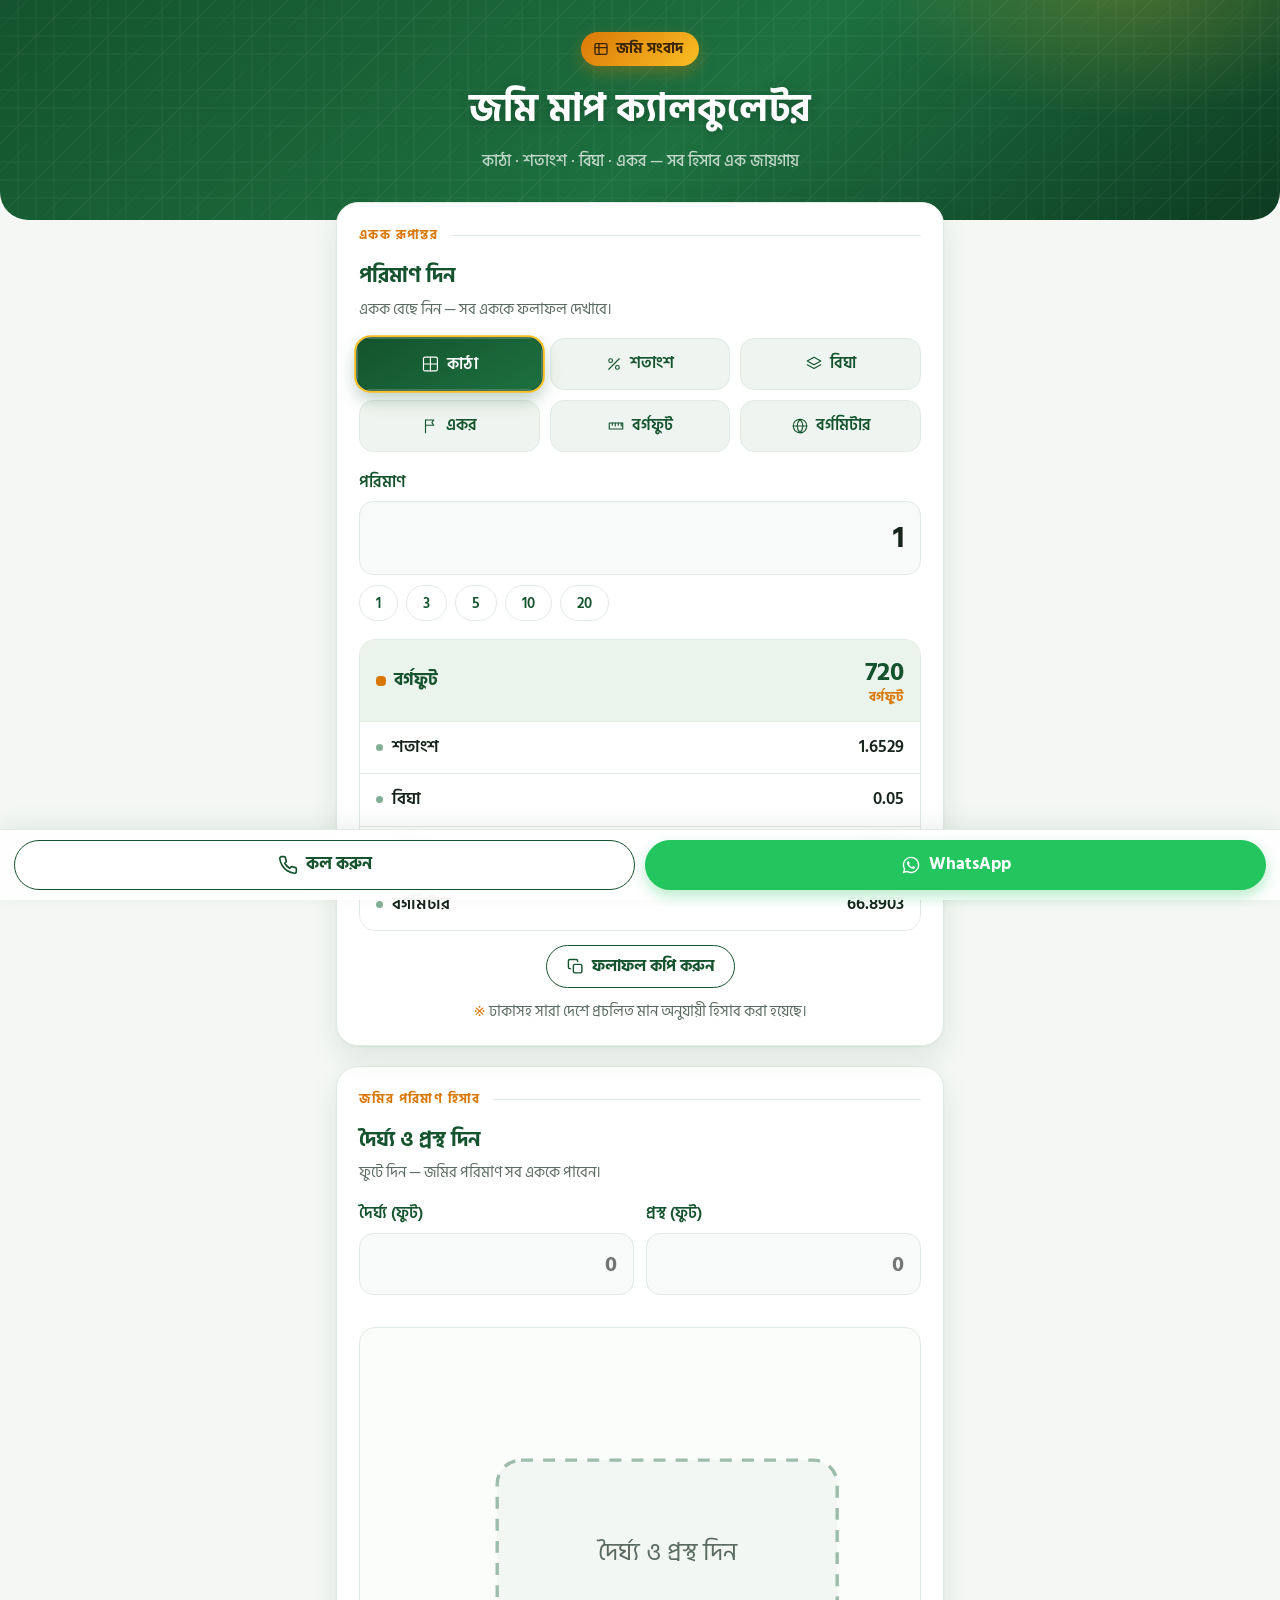
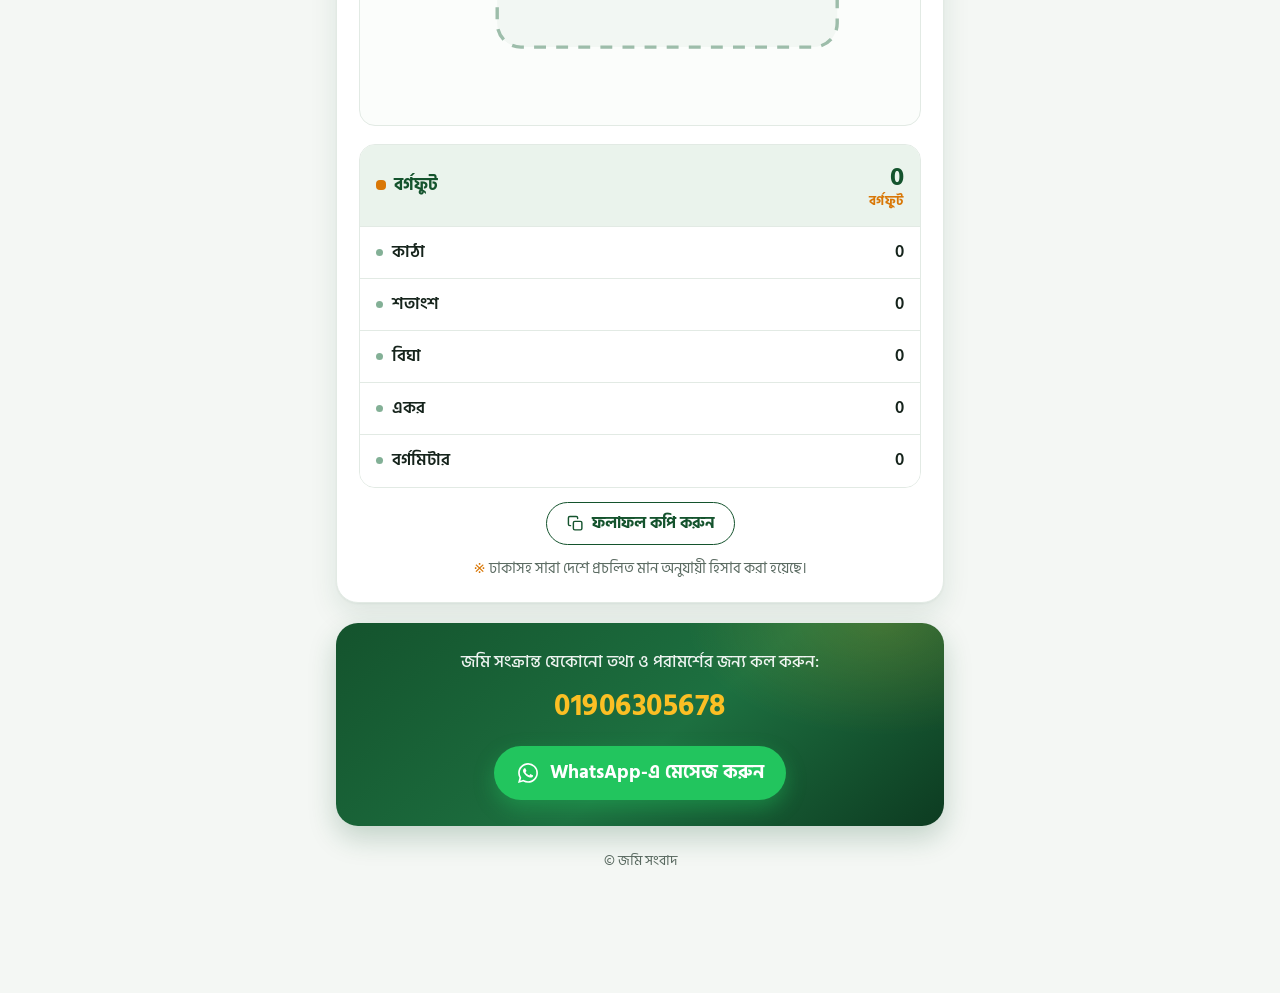
==== jomi-map-calculator/index.html @ 29633d7e "Publish জমি মাপ ক্যালকুলেটর (first release)" ====
<!DOCTYPE html>
<html lang="bn">
<head>
<meta charset="UTF-8">
<meta name="viewport" content="width=device-width, initial-scale=1.0">
<title>জমি মাপ ক্যালকুলেটর — জমি সংবাদ</title>
<meta name="description" content="জমি মাপ ক্যালকুলেটর — কাঠা, শতাংশ, বিঘা, একর, বর্গফুট ও বর্গমিটারে জমির পরিমাণ হিসাব করুন।">
<link rel="preconnect" href="https://fonts.googleapis.com">
<link rel="preconnect" href="https://fonts.gstatic.com" crossorigin>
<link href="https://fonts.googleapis.com/css2?family=Hind+Siliguri:wght@400;500;600;700&display=swap" rel="stylesheet">
<style>
  :root {
    --green: #14532d;
    --green-mid: #1d7040;
    --green-deep: #0d3b21;
    --gold: #d97706;
    --gold-light: #fbbf24;
    --ink: #16241c;
    --muted: #5b6b62;
    --line: #e2eae4;
    --page: #f4f7f4;
    --card: #ffffff;
    --tint: #eaf3ec;
    --radius: 22px;
  }

  * { box-sizing: border-box; }

  html { -webkit-text-size-adjust: 100%; }

  body {
    margin: 0;
    background: var(--page);
    color: var(--ink);
    font-family: 'Hind Siliguri', 'Segoe UI', 'Noto Sans Bengali', system-ui, sans-serif;
    font-size: 18px;
    line-height: 1.6;
    padding-bottom: calc(88px + env(safe-area-inset-bottom));
  }

  .wrap {
    max-width: 640px;
    margin: 0 auto;
    padding: 0 16px 32px;
  }

  /* ---------- Hero header ---------- */
  header {
    position: relative;
    background:
      radial-gradient(360px 200px at 88% -10%, rgba(251, 191, 36, .22), transparent 70%),
      linear-gradient(140deg, var(--green) 0%, var(--green-mid) 55%, var(--green-deep) 100%);
    color: #fff;
    text-align: center;
    padding: 32px 20px 46px;
    border-bottom-left-radius: 28px;
    border-bottom-right-radius: 28px;
    overflow: hidden;
  }
  header::before {
    content: "";
    position: absolute;
    inset: 0;
    background-image:
      url("data:image/svg+xml;utf8,<svg xmlns='http://www.w3.org/2000/svg' width='72' height='72' viewBox='0 0 72 72'><g fill='none' stroke='white' stroke-width='1' opacity='0.06'><path d='M0 18h72M0 36h72M0 54h72M18 0v72M36 0v72M54 0v72'/><path d='M0 72L72 0' stroke-width='1.2'/><path d='M-8 36L36 -8M36 80L80 36' stroke-width='0.8'/></g></svg>");
    background-size: 72px 72px;
    pointer-events: none;
  }
  header > * { position: relative; z-index: 1; }
  .badge {
    display: inline-flex;
    align-items: center;
    gap: 7px;
    padding: 5px 16px 5px 12px;
    background: linear-gradient(135deg, var(--gold), var(--gold-light));
    color: #3b2504;
    font-size: 15px;
    font-weight: 700;
    border-radius: 999px;
    box-shadow: 0 6px 16px rgba(217, 119, 6, .35);
    margin-bottom: 14px;
  }
  .badge svg { width: 16px; height: 16px; flex: none; }
  header h1 {
    margin: 0;
    font-size: 34px;
    font-weight: 700;
    letter-spacing: .3px;
    text-shadow: 0 2px 12px rgba(0, 0, 0, .25);
  }
  header .sub {
    display: block;
    margin-top: 8px;
    color: rgba(255, 255, 255, .72);
    font-size: 16px;
    font-weight: 500;
  }
  @media (min-width: 480px) {
    header h1 { font-size: 38px; }
  }

  /* ---------- Cards ---------- */
  .card {
    background: var(--card);
    border: 1px solid var(--line);
    border-radius: var(--radius);
    box-shadow: 0 1px 2px rgba(20, 83, 45, .05), 0 12px 28px rgba(20, 83, 45, .10);
    padding: 22px;
    margin-bottom: 20px;
  }
  .card.pull-up {
    margin-top: -18px;
    position: relative;
    z-index: 2;
  }

  .label-row {
    display: flex;
    align-items: center;
    gap: 12px;
    margin-bottom: 14px;
  }
  .label-row .sec-label {
    flex: none;
    font-size: 13px;
    font-weight: 700;
    letter-spacing: 1.4px;
    color: var(--gold);
    text-transform: uppercase;
  }
  .label-row .rule {
    flex: 1;
    height: 1px;
    background: var(--line);
  }
  .card h2 {
    margin: 0 0 4px;
    font-size: 21px;
    font-weight: 700;
    color: var(--green);
  }
  .card .hint {
    margin: 0 0 16px;
    color: var(--muted);
    font-size: 15px;
  }

  label {
    display: block;
    font-size: 16px;
    font-weight: 600;
    color: var(--green);
    margin-bottom: 6px;
  }

  .field { margin-bottom: 14px; }
  .field:last-child { margin-bottom: 0; }

  /* ---------- Unit chips ---------- */
  .chips {
    display: grid;
    grid-template-columns: repeat(3, 1fr);
    gap: 10px;
    margin-bottom: 18px;
  }
  .chip {
    display: flex;
    align-items: center;
    justify-content: center;
    gap: 7px;
    min-height: 52px;
    padding: 8px 6px;
    background: #eef5f0;
    border: 1px solid var(--line);
    border-radius: 14px;
    color: var(--green);
    font-family: inherit;
    font-size: 15.5px;
    font-weight: 600;
    cursor: pointer;
    transition: all .15s ease;
  }
  .chip svg { width: 18px; height: 18px; flex: none; stroke: currentColor; }
  .chip:hover { background: #e2efe7; }
  .chip:active { transform: scale(.97); }
  .chip:focus-visible {
    outline: none;
    box-shadow: 0 0 0 3px rgba(217, 119, 6, .45);
  }
  .chip.selected {
    background: linear-gradient(150deg, var(--green) 0%, var(--green-mid) 100%);
    color: #fff;
    border-color: var(--green);
    box-shadow: 0 0 0 2px var(--gold-light), 0 8px 18px rgba(20, 83, 45, .30);
    transform: scale(1.03);
  }
  .chip.selected:hover { filter: brightness(1.06); }

  /* ---------- Display-style inputs ---------- */
  input[type="number"] {
    width: 100%;
    min-height: 62px;
    padding: 12px 16px;
    font-family: inherit;
    font-size: 30px;
    font-weight: 700;
    font-variant-numeric: tabular-nums;
    text-align: right;
    color: var(--ink);
    background: #f7faf8;
    border: 1.5px solid var(--line);
    border-radius: 14px;
    outline: none;
    -webkit-appearance: none;
    appearance: none;
    transition: all .18s ease;
  }
  input[type="number"]:focus {
    border-color: var(--gold);
    box-shadow: 0 0 0 3px rgba(217, 119, 6, .22);
    background: #fff;
  }
  input[type="number"]::-webkit-outer-spin-button,
  input[type="number"]::-webkit-inner-spin-button {
    -webkit-appearance: none;
    margin: 0;
  }
  input[type="number"] { -moz-appearance: textfield; }

  input.sm {
    min-height: 56px;
    font-size: 22px;
  }

  .row-2 {
    display: grid;
    grid-template-columns: 1fr 1fr;
    gap: 12px;
  }
  @media (max-width: 360px) {
    .chips { grid-template-columns: repeat(2, 1fr); }
    .row-2 { grid-template-columns: 1fr; }
  }

  /* ---------- Quick pills ---------- */
  .quick {
    display: flex;
    flex-wrap: wrap;
    gap: 8px;
    margin: 10px 0 0;
  }
  .quick button {
    min-height: 36px;
    padding: 4px 16px;
    background: #fff;
    border: 1px solid var(--line);
    border-radius: 999px;
    color: var(--green);
    font-family: inherit;
    font-size: 15px;
    font-weight: 600;
    font-variant-numeric: tabular-nums;
    cursor: pointer;
    transition: all .15s ease;
  }
  .quick button:hover { border-color: var(--gold); color: var(--gold); }
  .quick button:active { transform: scale(.96); }
  .quick button:focus-visible {
    outline: none;
    box-shadow: 0 0 0 3px rgba(217, 119, 6, .4);
  }

  /* ---------- Results ---------- */
  .results {
    margin-top: 18px;
    border: 1px solid var(--line);
    border-radius: 16px;
    overflow: hidden;
    transition: background .3s ease;
  }
  .results.pulse {
    animation: pulseFlash .3s ease;
  }
  @keyframes pulseFlash {
    0% { background: rgba(251, 191, 36, .28); }
    100% { background: transparent; }
  }
  .hero-result {
    display: flex;
    justify-content: space-between;
    align-items: center;
    gap: 12px;
    padding: 16px 16px;
    background: var(--tint);
  }
  .hero-result .hr-name {
    display: inline-flex;
    align-items: center;
    gap: 8px;
    color: var(--green);
    font-weight: 700;
    font-size: 17px;
  }
  .hero-result .hr-name::before {
    content: "";
    width: 10px;
    height: 10px;
    border-radius: 4px;
    background: var(--gold);
    flex: none;
  }
  .hero-result .hr-value {
    font-size: 26px;
    font-weight: 700;
    color: var(--green);
    font-variant-numeric: tabular-nums;
    text-align: right;
    word-break: break-all;
    line-height: 1.25;
  }
  .hero-result .hr-unit {
    display: block;
    font-size: 13px;
    font-weight: 700;
    color: var(--gold);
    letter-spacing: .6px;
  }
  .result-row {
    display: flex;
    justify-content: space-between;
    align-items: center;
    gap: 12px;
    padding: 12px 16px;
    font-size: 17px;
    background: #fff;
    border-top: 1px solid var(--line);
  }
  .result-row .result-unit {
    display: inline-flex;
    align-items: center;
    gap: 9px;
    color: var(--ink);
    font-weight: 600;
  }
  .result-row .result-unit::before {
    content: "";
    width: 7px;
    height: 7px;
    border-radius: 50%;
    background: var(--green-mid);
    opacity: .55;
    flex: none;
  }
  .result-row .result-value {
    color: var(--ink);
    font-weight: 600;
    font-variant-numeric: tabular-nums;
    text-align: right;
    word-break: break-all;
  }

  .note {
    margin: 12px 0 0;
    font-size: 14.5px;
    color: var(--muted);
    text-align: center;
  }
  .note::before { content: "※ "; color: var(--gold); }

  /* ---------- Copy-results button ---------- */
  .copy-btn {
    display: flex;
    align-items: center;
    justify-content: center;
    gap: 8px;
    margin: 14px auto 0;
    min-height: 42px;
    padding: 8px 20px;
    background: #fff;
    border: 1.5px solid var(--green);
    border-radius: 999px;
    color: var(--green);
    font-family: inherit;
    font-size: 15.5px;
    font-weight: 700;
    cursor: pointer;
    transition: all .15s ease;
  }
  .copy-btn svg { width: 17px; height: 17px; flex: none; }
  .copy-btn:hover { background: var(--tint); }
  .copy-btn:active { transform: scale(.97); }
  .copy-btn.copied {
    background: var(--green);
    border-color: var(--green);
    color: #fff;
  }
  .copy-btn:focus-visible {
    outline: none;
    box-shadow: 0 0 0 3px rgba(217, 119, 6, .45);
  }

  /* ---------- Plot preview ---------- */
  .plot-preview {
    margin-top: 18px;
    background: #fbfdfb;
    border: 1px solid var(--line);
    border-radius: 16px;
    padding: 8px;
  }
  .plot-preview svg { display: block; width: 100%; height: auto; }

  /* ---------- CTA ---------- */
  .cta {
    position: relative;
    overflow: hidden;
    text-align: center;
    padding: 26px 22px;
    background:
      radial-gradient(280px 160px at 90% 0%, rgba(251, 191, 36, .18), transparent 70%),
      linear-gradient(140deg, var(--green) 0%, var(--green-mid) 55%, var(--green-deep) 100%);
    color: #fff;
    border: none;
    border-radius: var(--radius);
    box-shadow: 0 12px 28px rgba(20, 83, 45, .22);
  }
  .cta p {
    margin: 0 0 16px;
    font-size: 17px;
    font-weight: 500;
    color: rgba(255, 255, 255, .92);
  }
  .cta .phone-big {
    display: block;
    margin-top: 6px;
    color: var(--gold-light);
    font-size: 30px;
    font-weight: 700;
    font-variant-numeric: tabular-nums;
    text-decoration: none;
    letter-spacing: .5px;
  }
  .wa-btn {
    display: inline-flex;
    align-items: center;
    justify-content: center;
    gap: 10px;
    width: 100%;
    max-width: 380px;
    min-height: 54px;
    padding: 12px 22px;
    background: #22c55e;
    color: #fff;
    font-family: inherit;
    font-size: 19px;
    font-weight: 700;
    text-decoration: none;
    border-radius: 999px;
    box-shadow: 0 8px 20px rgba(34, 197, 94, .38);
    transition: all .18s ease;
  }
  .wa-btn:hover { background: #16a34a; }
  .wa-btn:active { transform: scale(.98); }
  .wa-btn:focus-visible { outline: none; box-shadow: 0 0 0 3px rgba(251, 191, 36, .7); }
  .wa-btn svg { width: 24px; height: 24px; flex: none; }
  @media (min-width: 480px) {
    .wa-btn { width: auto; }
  }

  footer.credit {
    text-align: center;
    color: var(--muted);
    font-size: 14px;
    margin-top: 24px;
  }

  /* ---------- Sticky action bar ---------- */
  .sticky-bar {
    position: fixed;
    left: 0;
    right: 0;
    bottom: 0;
    z-index: 50;
    display: flex;
    gap: 10px;
    padding: 10px 14px calc(10px + env(safe-area-inset-bottom));
    background: rgba(255, 255, 255, .88);
    -webkit-backdrop-filter: blur(12px);
    backdrop-filter: blur(12px);
    border-top: 1px solid var(--line);
    box-shadow: 0 -6px 20px rgba(20, 83, 45, .08);
  }
  .sticky-bar a {
    flex: 1;
    display: inline-flex;
    align-items: center;
    justify-content: center;
    gap: 8px;
    min-height: 50px;
    padding: 10px 14px;
    font-family: inherit;
    font-size: 17px;
    font-weight: 700;
    text-decoration: none;
    border-radius: 999px;
    transition: all .18s ease;
  }
  .sticky-bar a:active { transform: scale(.98); }
  .sticky-bar a svg { width: 20px; height: 20px; flex: none; }
  .sticky-bar .btn-call {
    color: var(--green);
    background: #fff;
    border: 1.5px solid var(--green);
  }
  .sticky-bar .btn-call:hover { background: #f0f7f2; }
  .sticky-bar .btn-wa {
    color: #fff;
    background: #22c55e;
    border: 1.5px solid #22c55e;
    box-shadow: 0 6px 14px rgba(34, 197, 94, .32);
  }
  .sticky-bar .btn-wa:hover { background: #16a34a; }
  .sticky-bar a:focus-visible { outline: none; box-shadow: 0 0 0 3px rgba(217, 119, 6, .45); }

  /* ---------- Entrance ---------- */
  .card, .cta {
    animation: riseIn .45s ease both;
  }
  .card:nth-of-type(2) { animation-delay: .07s; }
  .cta { animation-delay: .14s; }
  @keyframes riseIn {
    from { opacity: 0; transform: translateY(8px); }
    to { opacity: 1; transform: translateY(0); }
  }
  @media (prefers-reduced-motion: reduce) {
    .card, .cta { animation: none; }
    .results.pulse { animation: none; }
    * { transition: none !important; }
  }
</style>
</head>
<body>

<header>
  <span class="badge">
    <svg viewBox="0 0 24 24" fill="none" stroke="currentColor" stroke-width="2" stroke-linecap="round" stroke-linejoin="round" aria-hidden="true">
      <rect x="3" y="4" width="18" height="16" rx="2"/><path d="M3 10h18M9 4v16"/>
    </svg>
    জমি সংবাদ
  </span>
  <h1>জমি মাপ ক্যালকুলেটর</h1>
  <span class="sub">কাঠা · শতাংশ · বিঘা · একর — সব হিসাব এক জায়গায়</span>
</header>

<main class="wrap">

  <!-- Unit converter -->
  <section class="card pull-up" aria-labelledby="convHeading">
    <div class="label-row">
      <span class="sec-label">একক রূপান্তর</span>
      <span class="rule"></span>
    </div>
    <h2 id="convHeading">পরিমাণ দিন</h2>
    <p class="hint">একক বেছে নিন — সব এককে ফলাফল দেখাবে।</p>

    <div class="chips" id="unitChips" role="group" aria-label="একক নির্বাচন করুন">
      <button type="button" class="chip selected" data-key="katha" aria-pressed="true">
        <svg viewBox="0 0 24 24" fill="none" stroke-width="1.5" stroke-linecap="round" stroke-linejoin="round" aria-hidden="true"><rect x="3" y="3" width="18" height="18" rx="2"/><path d="M3 12h18M12 3v18"/></svg>
        কাঠা
      </button>
      <button type="button" class="chip" data-key="shotangsho" aria-pressed="false">
        <svg viewBox="0 0 24 24" fill="none" stroke-width="1.5" stroke-linecap="round" stroke-linejoin="round" aria-hidden="true"><path d="M19 5L5 19"/><circle cx="7.5" cy="7.5" r="2.5"/><circle cx="16.5" cy="16.5" r="2.5"/></svg>
        শতাংশ
      </button>
      <button type="button" class="chip" data-key="bigha" aria-pressed="false">
        <svg viewBox="0 0 24 24" fill="none" stroke-width="1.5" stroke-linecap="round" stroke-linejoin="round" aria-hidden="true"><path d="M12 3l9 5-9 5-9-5 9-5z"/><path d="M3 13l9 5 9-5"/></svg>
        বিঘা
      </button>
      <button type="button" class="chip" data-key="acre" aria-pressed="false">
        <svg viewBox="0 0 24 24" fill="none" stroke-width="1.5" stroke-linecap="round" stroke-linejoin="round" aria-hidden="true"><path d="M6 21V4"/><path d="M6 4h11l-2.5 3.5L17 11H6"/></svg>
        একর
      </button>
      <button type="button" class="chip" data-key="sqft" aria-pressed="false">
        <svg viewBox="0 0 24 24" fill="none" stroke-width="1.5" stroke-linecap="round" stroke-linejoin="round" aria-hidden="true"><path d="M3 8h18v8H3z"/><path d="M7 8v3M11 8v4M15 8v3M19 8v4"/></svg>
        বর্গফুট
      </button>
      <button type="button" class="chip" data-key="sqm" aria-pressed="false">
        <svg viewBox="0 0 24 24" fill="none" stroke-width="1.5" stroke-linecap="round" stroke-linejoin="round" aria-hidden="true"><circle cx="12" cy="12" r="9"/><path d="M3 12h18M12 3c2.5 2.7 3.8 5.7 3.8 9S14.5 18.3 12 21c-2.5-2.7-3.8-5.7-3.8-9S9.5 5.7 12 3z"/></svg>
        বর্গমিটার
      </button>
    </div>

    <div class="field">
      <label for="convValue">পরিমাণ</label>
      <input type="number" id="convValue" inputmode="decimal" step="any" value="1" autocomplete="off">
      <div class="quick" id="quickAmounts" aria-label="দ্রুত পরিমাণ">
        <button type="button" data-amt="1">1</button>
        <button type="button" data-amt="3">3</button>
        <button type="button" data-amt="5">5</button>
        <button type="button" data-amt="10">10</button>
        <button type="button" data-amt="20">20</button>
      </div>
    </div>

    <div class="results" id="convResults" aria-live="polite"></div>
    <button type="button" class="copy-btn" id="copyConv">
      <svg viewBox="0 0 24 24" fill="none" stroke="currentColor" stroke-width="2" stroke-linecap="round" stroke-linejoin="round" aria-hidden="true"><rect x="9" y="9" width="12" height="12" rx="2"/><path d="M5 15H4a2 2 0 0 1-2-2V4a2 2 0 0 1 2-2h9a2 2 0 0 1 2 2v1"/></svg>
      <span>ফলাফল কপি করুন</span>
    </button>
    <p class="note">ঢাকাসহ সারা দেশে প্রচলিত মান অনুযায়ী হিসাব করা হয়েছে।</p>
  </section>

  <!-- Plot area from dimensions -->
  <section class="card" aria-labelledby="areaHeading">
    <div class="label-row">
      <span class="sec-label">জমির পরিমাণ হিসাব</span>
      <span class="rule"></span>
    </div>
    <h2 id="areaHeading">দৈর্ঘ্য ও প্রস্থ দিন</h2>
    <p class="hint">ফুটে দিন — জমির পরিমাণ সব এককে পাবেন।</p>

    <div class="row-2">
      <div class="field">
        <label for="lenInput">দৈর্ঘ্য (ফুট)</label>
        <input type="number" class="sm" id="lenInput" inputmode="decimal" step="any" placeholder="0" autocomplete="off">
      </div>
      <div class="field">
        <label for="widInput">প্রস্থ (ফুট)</label>
        <input type="number" class="sm" id="widInput" inputmode="decimal" step="any" placeholder="0" autocomplete="off">
      </div>
    </div>

    <div class="plot-preview" id="plotPreview" aria-hidden="true"></div>

    <div class="results" id="areaResults" aria-live="polite"></div>
    <button type="button" class="copy-btn" id="copyArea">
      <svg viewBox="0 0 24 24" fill="none" stroke="currentColor" stroke-width="2" stroke-linecap="round" stroke-linejoin="round" aria-hidden="true"><rect x="9" y="9" width="12" height="12" rx="2"/><path d="M5 15H4a2 2 0 0 1-2-2V4a2 2 0 0 1 2-2h9a2 2 0 0 1 2 2v1"/></svg>
      <span>ফলাফল কপি করুন</span>
    </button>
    <p class="note">ঢাকাসহ সারা দেশে প্রচলিত মান অনুযায়ী হিসাব করা হয়েছে।</p>
  </section>

  <!-- Footer CTA -->
  <section class="cta" aria-label="যোগাযোগ">
    <p>জমি সংক্রান্ত যেকোনো তথ্য ও পরামর্শের জন্য কল করুন:
      <a class="phone-big" href="tel:01906305678">01906305678</a>
    </p>
    <a class="wa-btn" href="https://wa.me/8801906305678" target="_blank" rel="noopener">
      <svg viewBox="0 0 24 24" fill="currentColor" aria-hidden="true">
        <path d="M12.04 2C6.58 2 2.13 6.45 2.13 11.91c0 1.75.46 3.45 1.32 4.95L2 22l5.25-1.38a9.87 9.87 0 0 0 4.79 1.22h.01c5.46 0 9.91-4.45 9.91-9.91 0-2.65-1.03-5.14-2.9-7.01A9.82 9.82 0 0 0 12.04 2zm.01 18.15h-.01a8.2 8.2 0 0 1-4.19-1.15l-.3-.18-3.12.82.83-3.04-.2-.31a8.16 8.16 0 0 1-1.26-4.38c0-4.54 3.7-8.24 8.25-8.24 2.2 0 4.27.86 5.83 2.42a8.18 8.18 0 0 1 2.41 5.83c0 4.54-3.7 8.23-8.24 8.23zm4.52-6.17c-.25-.12-1.47-.72-1.69-.81-.23-.08-.39-.12-.56.13-.16.24-.64.8-.79.97-.14.16-.29.18-.54.06-.25-.13-1.05-.39-1.99-1.23-.74-.66-1.23-1.47-1.38-1.72-.14-.25-.01-.38.11-.5.11-.11.25-.29.37-.43.13-.15.17-.25.25-.41.08-.17.04-.31-.02-.43-.06-.12-.56-1.34-.76-1.84-.2-.48-.4-.42-.56-.43h-.48c-.16 0-.43.06-.65.31-.22.25-.86.84-.86 2.05s.88 2.38 1 2.54c.12.17 1.73 2.65 4.2 3.71.59.26 1.05.41 1.41.52.59.19 1.13.16 1.56.1.48-.07 1.47-.6 1.67-1.18.21-.58.21-1.07.15-1.18-.06-.11-.22-.17-.47-.29z"/>
      </svg>
      WhatsApp-এ মেসেজ করুন
    </a>
  </section>

  <footer class="credit">© জমি সংবাদ</footer>

</main>

<!-- Sticky action bar -->
<nav class="sticky-bar" aria-label="দ্রুত যোগাযোগ">
  <a class="btn-call" href="tel:01906305678">
    <svg viewBox="0 0 24 24" fill="none" stroke="currentColor" stroke-width="2" stroke-linecap="round" stroke-linejoin="round" aria-hidden="true"><path d="M22 16.92v3a2 2 0 0 1-2.18 2 19.79 19.79 0 0 1-8.63-3.07 19.5 19.5 0 0 1-6-6 19.79 19.79 0 0 1-3.07-8.67A2 2 0 0 1 4.11 2h3a2 2 0 0 1 2 1.72c.13.96.36 1.9.7 2.81a2 2 0 0 1-.45 2.11L8.09 9.91a16 16 0 0 0 6 6l1.27-1.27a2 2 0 0 1 2.11-.45c.91.34 1.85.57 2.81.7A2 2 0 0 1 22 16.92z"/></svg>
    কল করুন
  </a>
  <a class="btn-wa" href="https://wa.me/8801906305678" target="_blank" rel="noopener">
    <svg viewBox="0 0 24 24" fill="currentColor" aria-hidden="true"><path d="M12.04 2C6.58 2 2.13 6.45 2.13 11.91c0 1.75.46 3.45 1.32 4.95L2 22l5.25-1.38a9.87 9.87 0 0 0 4.79 1.22h.01c5.46 0 9.91-4.45 9.91-9.91 0-2.65-1.03-5.14-2.9-7.01A9.82 9.82 0 0 0 12.04 2zm.01 18.15h-.01a8.2 8.2 0 0 1-4.19-1.15l-.3-.18-3.12.82.83-3.04-.2-.31a8.16 8.16 0 0 1-1.26-4.38c0-4.54 3.7-8.24 8.25-8.24 2.2 0 4.27.86 5.83 2.42a8.18 8.18 0 0 1 2.41 5.83c0 4.54-3.7 8.23-8.24 8.23zm4.52-6.17c-.25-.12-1.47-.72-1.69-.81-.23-.08-.39-.12-.56.13-.16.24-.64.8-.79.97-.14.16-.29.18-.54.06-.25-.13-1.05-.39-1.99-1.23-.74-.66-1.23-1.47-1.38-1.72-.14-.25-.01-.38.11-.5.11-.11.25-.29.37-.43.13-.15.17-.25.25-.41.08-.17.04-.31-.02-.43-.06-.12-.56-1.34-.76-1.84-.2-.48-.4-.42-.56-.43h-.48c-.16 0-.43.06-.65.31-.22.25-.86.84-.86 2.05s.88 2.38 1 2.54c.12.17 1.73 2.65 4.2 3.71.59.26 1.05.41 1.41.52.59.19 1.13.16 1.56.1.48-.07 1.47-.6 1.67-1.18.21-.58.21-1.07.15-1.18-.06-.11-.22-.17-.47-.29z"/></svg>
    WhatsApp
  </a>
</nav>

<script>
(function () {
  'use strict';

  // Conversion constants — base unit: square feet
  var UNITS = [
    { key: 'katha',      name: 'কাঠা',       sqft: 720 },
    { key: 'shotangsho', name: 'শতাংশ',      sqft: 435.6 },
    { key: 'bigha',      name: 'বিঘা',       sqft: 14400 },
    { key: 'acre',       name: 'একর',        sqft: 43560 },
    { key: 'sqft',       name: 'বর্গফুট',    sqft: 1 },
    { key: 'sqm',        name: 'বর্গমিটার', sqft: 10.7639 }
  ];

  var fmt = new Intl.NumberFormat('en-US', { maximumFractionDigits: 4 });

  function toNumber(value) {
    var n = parseFloat(value);
    return isFinite(n) ? n : 0; // empty/invalid input → 0, never NaN
  }

  function formatNumber(n) {
    return fmt.format(Math.abs(n) < 1e-15 ? 0 : n);
  }

  function pulse(el) {
    el.classList.remove('pulse');
    void el.offsetWidth; // reflow so the animation restarts
    el.classList.add('pulse');
  }

  // Render: featured hero tile for বর্গফুট (base unit), then remaining units as rows.
  // The selected unit's own value is the input, so it is excluded from the list.
  function renderResults(container, totalSqft, excludeKey) {
    var list = [];
    for (var i = 0; i < UNITS.length; i++) {
      if (UNITS[i].key === excludeKey) continue;
      list.push(UNITS[i]);
    }
    // Hero tile = sqft when present, otherwise the first remaining unit.
    var hero = null;
    for (var j = 0; j < list.length; j++) {
      if (list[j].key === 'sqft') { hero = list.splice(j, 1)[0]; break; }
    }
    if (!hero) hero = list.length ? list.splice(0, 1)[0] : null;

    var html = '';
    if (hero) {
      html += '<div class="hero-result">' +
                '<span class="hr-name">' + hero.name + '</span>' +
                '<span class="hr-value">' + formatNumber(totalSqft / hero.sqft) +
                  '<span class="hr-unit">' + hero.name + '</span>' +
                '</span>' +
              '</div>';
    }
    for (var k = 0; k < list.length; k++) {
      html += '<div class="result-row">' +
                '<span class="result-unit">' + list[k].name + '</span>' +
                '<span class="result-value">' + formatNumber(totalSqft / list[k].sqft) + '</span>' +
              '</div>';
    }
    container.innerHTML = html;
    pulse(container);
  }

  // --- Elements ---
  var convValue = document.getElementById('convValue');
  var convResults = document.getElementById('convResults');
  var chipsWrap = document.getElementById('unitChips');
  var lenInput = document.getElementById('lenInput');
  var widInput = document.getElementById('widInput');
  var areaResults = document.getElementById('areaResults');
  var plotPreview = document.getElementById('plotPreview');

  var selectedUnit = 'katha'; // programmatic selected-unit state

  function sqftPerUnit(key) {
    for (var i = 0; i < UNITS.length; i++) {
      if (UNITS[i].key === key) return UNITS[i].sqft;
    }
    return 1;
  }

  function updateConverter() {
    var value = toNumber(convValue.value);
    renderResults(convResults, value * sqftPerUnit(selectedUnit), selectedUnit);
  }

  function updateArea() {
    var length = toNumber(lenInput.value);
    var width = toNumber(widInput.value);
    renderResults(areaResults, length * width, null); // dimensions are in feet
    renderPlotPreview(length, width);
  }

  // --- Unit chips ---
  chipsWrap.addEventListener('click', function (e) {
    var btn = e.target.closest('.chip');
    if (!btn) return;
    selectedUnit = btn.getAttribute('data-key');
    var all = chipsWrap.querySelectorAll('.chip');
    for (var i = 0; i < all.length; i++) {
      var on = all[i] === btn;
      all[i].classList.toggle('selected', on);
      all[i].setAttribute('aria-pressed', on ? 'true' : 'false');
    }
    updateConverter();
  });

  // --- Quick-amount pills ---
  document.getElementById('quickAmounts').addEventListener('click', function (e) {
    var btn = e.target.closest('button[data-amt]');
    if (!btn) return;
    convValue.value = btn.getAttribute('data-amt');
    updateConverter();
  });

  // --- Live SVG plot preview ---
  var VB_W = 320, VB_H = 224, MAX_W = 214, MAX_H = 128;
  var CENTER_X = 176, CENTER_Y = 128; // leaves room for left-edge label

  function renderPlotPreview(len, wid) {
    var cx = CENTER_X, cy = CENTER_Y;

    if (len <= 0 && wid <= 0) {
      var pw = 200, ph = 110;
      plotPreview.innerHTML =
        '<svg viewBox="0 0 ' + VB_W + ' ' + VB_H + '" xmlns="http://www.w3.org/2000/svg">' +
          '<rect x="' + (cx - pw / 2) + '" y="' + (cy - ph / 2) + '" width="' + pw + '" height="' + ph + '" rx="14" ' +
            'fill="#f2f7f3" stroke="#9dbdaa" stroke-width="2" stroke-dasharray="7 6"/>' +
          '<text x="' + cx + '" y="' + cy + '" text-anchor="middle" dominant-baseline="middle" ' +
            'font-family="Hind Siliguri, sans-serif" font-size="15" fill="#5b6b62">দৈর্ঘ্য ও প্রস্থ দিন</text>' +
        '</svg>';
      return;
    }

    // Aspect ratio from length:width, clamped between 1:3 and 3:1
    var ratio = (wid > 0) ? (len > 0 ? len / wid : 3) : (1 / 3);
    if (ratio > 3) ratio = 3;
    if (ratio < 1 / 3) ratio = 1 / 3;

    var w = Math.min(MAX_W, MAX_H * ratio);
    var h = w / ratio;
    var x = cx - w / 2;
    var y = cy - h / 2;

    var katha = formatNumber((len * wid) / 720);
    var valSize = w < 110 ? 15 : (w < 160 ? 19 : 24); // keep the area text inside narrow plots
    var capSize = w < 110 ? 10.5 : 12.5;

    plotPreview.innerHTML =
      '<svg viewBox="0 0 ' + VB_W + ' ' + VB_H + '" xmlns="http://www.w3.org/2000/svg">' +
        '<rect x="' + x + '" y="' + y + '" width="' + w + '" height="' + h + '" rx="14" ' +
          'fill="#eaf3ec" stroke="#d97706" stroke-width="2"/>' +
        '<text x="' + cx + '" y="' + (y - 12) + '" text-anchor="middle" ' +
          'font-family="Hind Siliguri, sans-serif" font-size="14" font-weight="600" fill="#14532d">দৈর্ঘ্য: ' + formatNumber(len) + ' ফুট</text>' +
        '<text x="' + (x - 14) + '" y="' + cy + '" text-anchor="middle" ' +
          'transform="rotate(-90 ' + (x - 14) + ' ' + cy + ')" ' +
          'font-family="Hind Siliguri, sans-serif" font-size="14" font-weight="600" fill="#14532d">প্রস্থ: ' + formatNumber(wid) + ' ফুট</text>' +
        '<text x="' + cx + '" y="' + (cy - 14) + '" text-anchor="middle" ' +
          'font-family="Hind Siliguri, sans-serif" font-size="' + capSize + '" font-weight="600" fill="#5b6b62">মোট জমি</text>' +
        '<text x="' + cx + '" y="' + (cy + 12) + '" text-anchor="middle" ' +
          'font-family="Hind Siliguri, sans-serif" font-size="' + valSize + '" font-weight="700" fill="#14532d">' + katha + ' কাঠা</text>' +
      '</svg>';
  }

  // --- Copy results as shareable text ---
  function unitName(key) {
    for (var i = 0; i < UNITS.length; i++) {
      if (UNITS[i].key === key) return UNITS[i].name;
    }
    return '';
  }

  function resultsText(titleLine, totalSqft) {
    var lines = [titleLine];
    for (var i = 0; i < UNITS.length; i++) {
      lines.push(UNITS[i].name + ': ' + formatNumber(totalSqft / UNITS[i].sqft));
    }
    lines.push('— জমি সংবাদ | জমি মাপ ক্যালকুলেটর');
    lines.push('যোগাযোগ: 01906305678');
    return lines.join('\n');
  }

  function copyFeedback(btn) {
    var label = btn.querySelector('span');
    var original = label ? label.textContent : '';
    btn.classList.add('copied');
    if (label) label.textContent = 'কপি হয়েছে ✓';
    setTimeout(function () {
      btn.classList.remove('copied');
      if (label) label.textContent = original;
    }, 1600);
  }

  function copyToClipboard(text, btn) {
    function fallback() {
      var ta = document.createElement('textarea');
      ta.value = text;
      ta.style.position = 'fixed';
      ta.style.opacity = '0';
      document.body.appendChild(ta);
      ta.select();
      try { document.execCommand('copy'); } catch (e) {}
      document.body.removeChild(ta);
      copyFeedback(btn);
    }
    if (navigator.clipboard && navigator.clipboard.writeText) {
      navigator.clipboard.writeText(text).then(function () { copyFeedback(btn); }, fallback);
    } else {
      fallback();
    }
  }

  var copyConv = document.getElementById('copyConv');
  var copyArea = document.getElementById('copyArea');

  copyConv.addEventListener('click', function () {
    var value = toNumber(convValue.value);
    var total = value * sqftPerUnit(selectedUnit);
    var title = 'জমির পরিমাণ: ' + formatNumber(value) + ' ' + unitName(selectedUnit);
    copyToClipboard(resultsText(title, total), copyConv);
  });

  copyArea.addEventListener('click', function () {
    var length = toNumber(lenInput.value);
    var width = toNumber(widInput.value);
    var title = 'জমির পরিমাণ (দৈর্ঘ্য ' + formatNumber(length) + ' ফুট × প্রস্থ ' + formatNumber(width) + ' ফুট)';
    copyToClipboard(resultsText(title, length * width), copyArea);
  });

  convValue.addEventListener('input', updateConverter);
  lenInput.addEventListener('input', updateArea);
  widInput.addEventListener('input', updateArea);

  updateConverter();
  updateArea();
})();
</script>

</body>
</html>
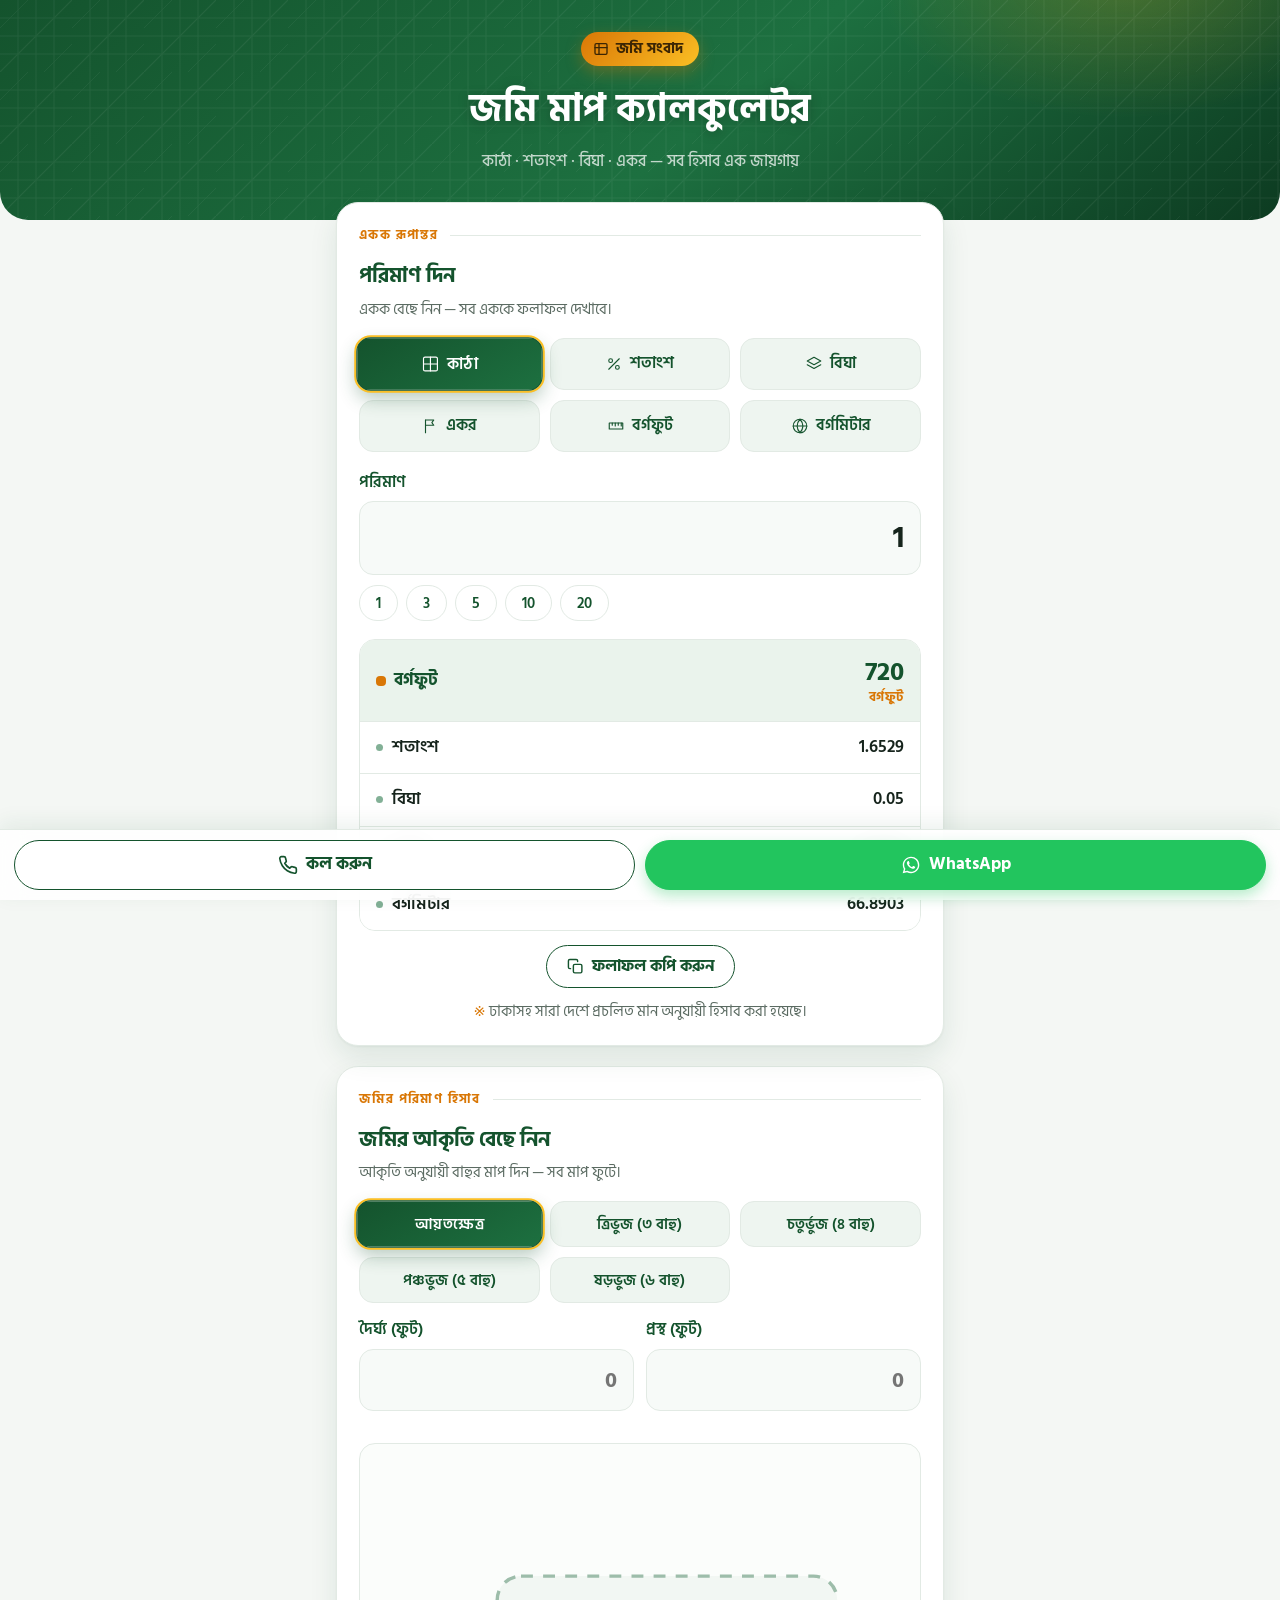
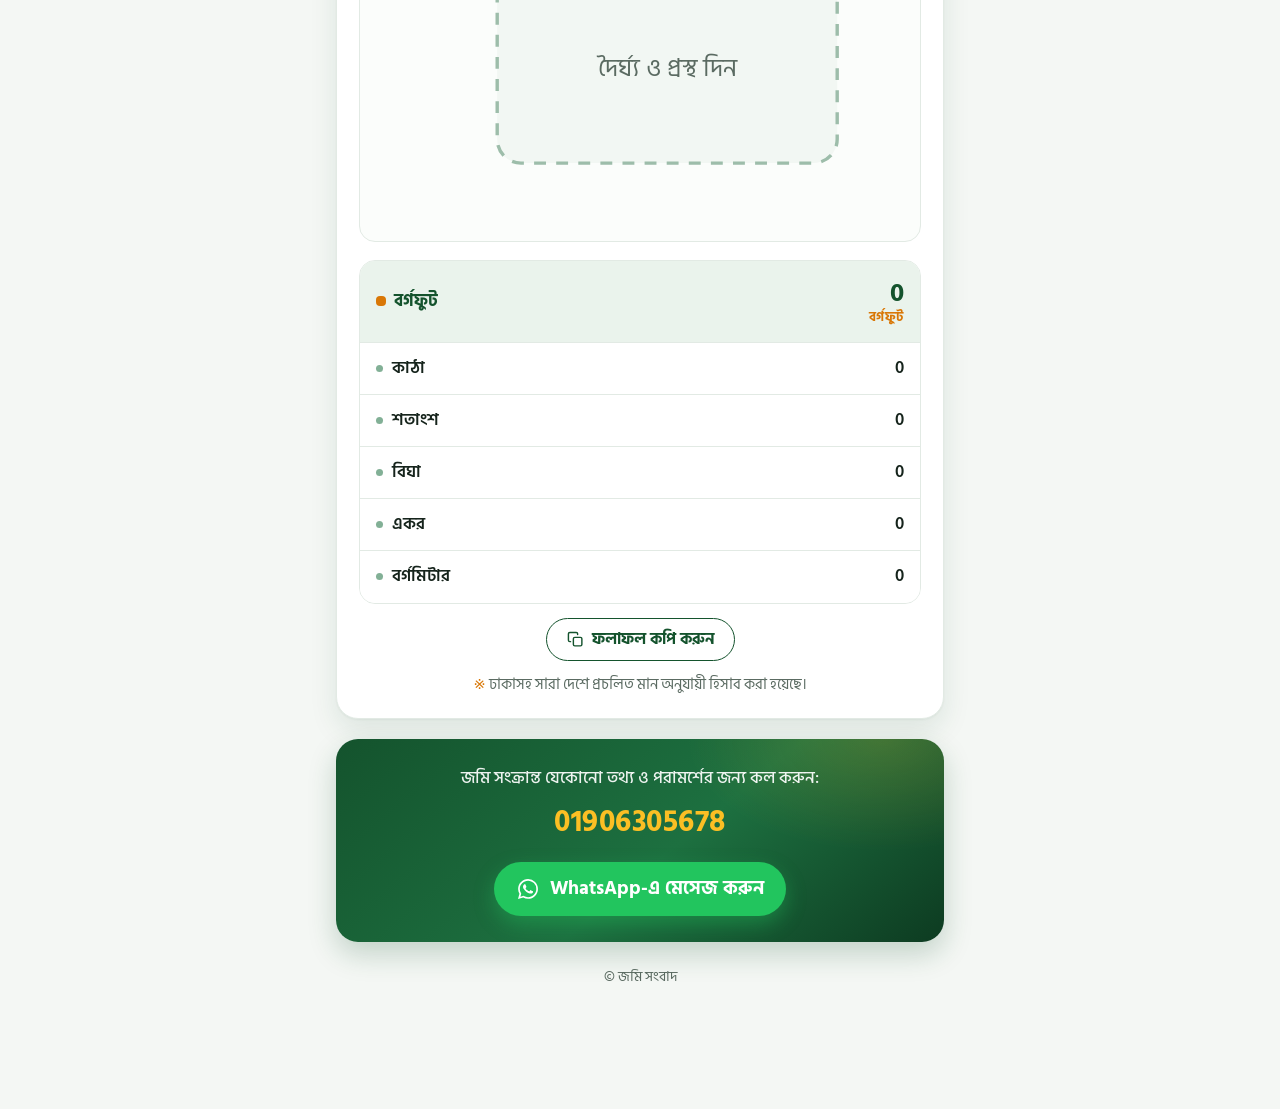
==== commit 61eb0c21: "Calculator v3: add triangle, quadrilateral, pentagon and hexagon modes with diagonal-based exact are" ====
--- a/jomi-map-calculator/index.html
+++ b/jomi-map-calculator/index.html
@@ -195,6 +195,46 @@
     transform: scale(1.03);
   }
   .chip.selected:hover { filter: brightness(1.06); }
+
+  /* ---------- Shape chips + method note (v3: polygon modes) ---------- */
+  .chips.shapes {
+    grid-template-columns: repeat(3, 1fr);
+    margin-bottom: 14px;
+  }
+  .chips.shapes .chip { min-height: 46px; font-size: 15px; }
+  .shape-note {
+    margin: 0 0 14px;
+    padding: 12px 14px;
+    border-radius: 12px;
+    font-size: 15px;
+    line-height: 1.55;
+    background: var(--tint);
+    border: 1px solid var(--line);
+    color: var(--green);
+  }
+  .shape-note.warn {
+    background: #fef8e7;
+    border-color: #f0dfa8;
+    color: #7c5a06;
+  }
+  .shape-note.err {
+    background: #fdf0ef;
+    border-color: #f0c4bf;
+    color: #8c2f26;
+  }
+  .shape-note strong { font-weight: 700; }
+  .field-note {
+    margin: -6px 0 14px;
+    font-size: 14px;
+    color: var(--muted);
+  }
+  .results-hint {
+    padding: 16px;
+    font-size: 16px;
+    color: var(--muted);
+    text-align: center;
+    background: #fff;
+  }
 
   /* ---------- Display-style inputs ---------- */
   input[type="number"] {
@@ -615,9 +655,18 @@
       <span class="sec-label">জমির পরিমাণ হিসাব</span>
       <span class="rule"></span>
     </div>
-    <h2 id="areaHeading">দৈর্ঘ্য ও প্রস্থ দিন</h2>
-    <p class="hint">ফুটে দিন — জমির পরিমাণ সব এককে পাবেন।</p>
-
+    <h2 id="areaHeading">জমির আকৃতি বেছে নিন</h2>
+    <p class="hint">আকৃতি অনুযায়ী বাহুর মাপ দিন — সব মাপ ফুটে।</p>
+
+    <div class="chips shapes" id="shapeChips" role="group" aria-label="জমির আকৃতি নির্বাচন করুন">
+      <button type="button" class="chip selected" data-shape="rect" aria-pressed="true">আয়তক্ষেত্র</button>
+      <button type="button" class="chip" data-shape="tri" aria-pressed="false">ত্রিভুজ (৩ বাহু)</button>
+      <button type="button" class="chip" data-shape="quad" aria-pressed="false">চতুর্ভুজ (৪ বাহু)</button>
+      <button type="button" class="chip" data-shape="penta" aria-pressed="false">পঞ্চভুজ (৫ বাহু)</button>
+      <button type="button" class="chip" data-shape="hexa" aria-pressed="false">ষড়ভুজ (৬ বাহু)</button>
+    </div>
+
+    <div id="rectFields">
     <div class="row-2">
       <div class="field">
         <label for="lenInput">দৈর্ঘ্য (ফুট)</label>
@@ -628,6 +677,10 @@
         <input type="number" class="sm" id="widInput" inputmode="decimal" step="any" placeholder="0" autocomplete="off">
       </div>
     </div>
+    </div>
+
+    <div id="polyFields" hidden></div>
+    <div id="shapeNote" class="shape-note" hidden></div>
 
     <div class="plot-preview" id="plotPreview" aria-hidden="true"></div>
 
@@ -756,12 +809,221 @@
     renderResults(convResults, value * sqftPerUnit(selectedUnit), selectedUnit);
   }
 
+  // --- Shape modes (v3): rectangle / triangle / quadrilateral / pentagon / hexagon ---
+  var SHAPES = {
+    rect:  { sides: 0, diags: 0, name: 'আয়তক্ষেত্র' },
+    tri:   { sides: 3, diags: 0, name: 'ত্রিভুজ' },
+    quad:  { sides: 4, diags: 1, name: 'চতুর্ভুজ' },
+    penta: { sides: 5, diags: 2, name: 'পঞ্চভুজ' },
+    hexa:  { sides: 6, diags: 3, name: 'ষড়ভুজ' }
+  };
+  var BN_DIGITS = ['০', '১', '২', '৩', '৪', '৫', '৬', '৭', '৮', '৯'];
+  function bnNum(n) {
+    return String(n).replace(/[0-9]/g, function (d) { return BN_DIGITS[+d]; });
+  }
+
+  var currentShape = 'rect';
+  var shapeChips = document.getElementById('shapeChips');
+  var rectFields = document.getElementById('rectFields');
+  var polyFields = document.getElementById('polyFields');
+  var shapeNote = document.getElementById('shapeNote');
+
+  // Heron: exact triangle area from 3 sides; NaN when the sides cannot form a triangle.
+  function heron(a, b, c) {
+    if (!(a > 0 && b > 0 && c > 0)) return NaN;
+    if (a + b <= c || b + c <= a || c + a <= b) return NaN;
+    var s = (a + b + c) / 2;
+    var v = s * (s - a) * (s - b) * (s - c);
+    return v <= 0 ? 0 : Math.sqrt(v);
+  }
+
+  // Fan triangulation from vertex 0: n sides need n-3 diagonals.
+  // Triangles: (s0,s1,d1), (d1,s2,d2), ..., (d(n-3), s(n-2), s(n-1)).
+  function fanArea(sides, diags) {
+    var n = sides.length;
+    var tris = [[sides[0], sides[1], diags[0]]];
+    for (var i = 1; i <= n - 4; i++) tris.push([diags[i - 1], sides[i + 1], diags[i]]);
+    tris.push([diags[n - 4], sides[n - 2], sides[n - 1]]);
+    var sum = 0;
+    for (var j = 0; j < tris.length; j++) {
+      var a = heron(tris[j][0], tris[j][1], tris[j][2]);
+      if (isNaN(a)) return NaN;
+      sum += a;
+    }
+    return sum;
+  }
+
+  function readPolyInputs() {
+    var sides = [], diags = [];
+    var sEls = polyFields.querySelectorAll('[data-side]');
+    var dEls = polyFields.querySelectorAll('[data-diag]');
+    for (var i = 0; i < sEls.length; i++) sides.push(toNumber(sEls[i].value));
+    for (var j = 0; j < dEls.length; j++) diags.push(toNumber(dEls[j].value));
+    return { sides: sides, diags: diags };
+  }
+
+  function setNote(html, kind) {
+    if (!html) { shapeNote.hidden = true; shapeNote.innerHTML = ''; return; }
+    shapeNote.hidden = false;
+    shapeNote.className = 'shape-note' + (kind ? ' ' + kind : '');
+    shapeNote.innerHTML = html;
+  }
+
+  function showHint(msg) {
+    areaResults.innerHTML = '<div class="results-hint">' + msg + '</div>';
+  }
+
+  function renderPolyFields() {
+    var cfg = SHAPES[currentShape];
+    if (currentShape === 'rect') { polyFields.innerHTML = ''; return; }
+    var html = '<div class="row-2">';
+    for (var i = 0; i < cfg.sides; i++) {
+      html += '<div class="field"><label>বাহু ' + bnNum(i + 1) + ' (ফুট)</label>' +
+        '<input type="number" class="sm" data-side inputmode="decimal" step="any" placeholder="0" autocomplete="off"></div>';
+    }
+    html += '</div>';
+    if (cfg.diags > 0) {
+      if (currentShape === 'quad') {
+        html += '<p class="field-note">কর্ণ (ঐচ্ছিক): ১ নম্বর কোণা থেকে ৩ নম্বর কোণা পর্যন্ত মাপ। কর্ণ দিলে একদম সঠিক হিসাব হবে; না দিলে গড় পদ্ধতির আনুমানিক ফলাফল দেখাবে।</p>';
+      } else {
+        html += '<p class="field-note">কর্ণের মাপ: ১ নম্বর কোণা থেকে মাপুন (ছকে ছকা রেখা দেখুন)। কর্ণ ছাড়া একদম সঠিক হিসাব সম্ভব নয়।</p>';
+      }
+      html += '<div class="row-2">';
+      for (var k = 0; k < cfg.diags; k++) {
+        var label = currentShape === 'quad'
+          ? 'কর্ণ (ঐচ্ছিক) (ফুট)'
+          : 'কর্ণ ' + bnNum(k + 1) + ' (কোণা ১–' + bnNum(k + 3) + ') (ফুট)';
+        html += '<div class="field"><label>' + label + '</label>' +
+          '<input type="number" class="sm" data-diag inputmode="decimal" step="any" placeholder="0" autocomplete="off"></div>';
+      }
+      html += '</div>';
+    }
+    polyFields.innerHTML = html;
+  }
+
+  // Returns {status:'ok', sqft, method, approx} | {status:'incomplete'|'incomplete-diags'|'invalid'}
+  function computePolyTotal(sides, diags) {
+    var cfg = SHAPES[currentShape];
+    var sidesDone = sides.length === cfg.sides && sides.every(function (v) { return v > 0; });
+    if (!sidesDone) return { status: 'incomplete' };
+    if (currentShape === 'tri') {
+      var t = heron(sides[0], sides[1], sides[2]);
+      if (isNaN(t)) return { status: 'invalid' };
+      return { status: 'ok', sqft: t, method: 'হেরনের সূত্রে হিসাব', approx: false };
+    }
+    if (currentShape === 'quad') {
+      if (diags.length > 0 && diags[0] > 0) {
+        var q = fanArea(sides, diags);
+        if (isNaN(q)) return { status: 'invalid' };
+        return { status: 'ok', sqft: q, method: 'কর্ণ দিয়ে ২টি ত্রিভুজে ভাগ করে হিসাব', approx: false };
+      }
+      return { status: 'ok', sqft: ((sides[0] + sides[2]) / 2) * ((sides[1] + sides[3]) / 2), method: 'গড় পদ্ধতিতে হিসাব (বিপরীত বাহুর গড় × গড়)', approx: true };
+    }
+    var diagsDone = diags.length === cfg.diags && diags.every(function (v) { return v > 0; });
+    if (!diagsDone) return { status: 'incomplete-diags' };
+    var p = fanArea(sides, diags);
+    if (isNaN(p)) return { status: 'invalid' };
+    return { status: 'ok', sqft: p, method: 'কর্ণ দিয়ে ত্রিভুজে ভাগ করে হিসাব', approx: false };
+  }
+
+  function updateShape() {
+    var input = readPolyInputs();
+    var res = computePolyTotal(input.sides, input.diags);
+    if (res.status === 'incomplete') {
+      setNote('', null);
+      showHint('সবগুলো বাহুর মাপ দিন — ফলাফল এখানে দেখাবে।');
+    } else if (res.status === 'incomplete-diags') {
+      var need = SHAPES[currentShape].diags === 2 ? '২টি কর্ণের' : '৩টি কর্ণের';
+      setNote('<strong>কর্ণের মাপ লাগবে।</strong> শুধু বাহুর মাপ দিয়ে একদম সঠিক ক্ষেত্রফল বের করা যায় না — একই বাহুতে নানা আকৃতি হতে পারে। ১ নম্বর কোণা থেকে ' + need + ' মাপ ফিতা দিয়ে মেপে দিন (ছকে ছকা রেখা দেখুন)।', 'warn');
+      showHint('কর্ণের মাপ দিলে সঠিক ফলাফল এখানে দেখাবে।');
+    } else if (res.status === 'invalid') {
+      var invMsg = currentShape === 'tri'
+        ? '<strong>মাপ মিলছে না।</strong> এই তিন বাহু দিয়ে ত্রিভুজ তৈরি হয় না — মাপ আবার দেখুন।'
+        : '<strong>মাপ মিলছে না।</strong> এই বাহু ও কর্ণ দিয়ে আকৃতি তৈরি হয় না — মাপ আবার দেখুন।';
+      setNote(invMsg, 'err');
+      showHint('সঠিক মাপ দিলে ফলাফল এখানে দেখাবে।');
+    } else {
+      var extra = res.approx ? ' কর্ণের মাপ দিলে একদম সঠিক হিসাব হবে।' : '';
+      setNote('<strong>' + (res.approx ? 'আনুমানিক ফলাফল' : 'সঠিক ফলাফল') + '</strong> — ' + res.method + '।' + extra, res.approx ? 'warn' : null);
+      renderResults(areaResults, res.sqft, null);
+    }
+    renderPolyPreview(input.sides, input.diags, res.status === 'ok');
+  }
+
+  // Schematic polygon preview (not to scale): vertex numbers outside, side values inside.
+  function renderPolyPreview(sides, diags, filled) {
+    var cfg = SHAPES[currentShape];
+    var n = cfg.sides;
+    var cx = 168, cy = 122, R = 76;
+    var pts = [];
+    for (var i = 0; i < n; i++) {
+      var ang = -Math.PI / 2 + (2 * Math.PI * i) / n;
+      pts.push([cx + R * Math.cos(ang), cy + R * Math.sin(ang)]);
+    }
+    var poly = pts.map(function (p) { return p[0].toFixed(1) + ',' + p[1].toFixed(1); }).join(' ');
+    var svg = '<svg viewBox="0 0 320 224" xmlns="http://www.w3.org/2000/svg">';
+    svg += '<polygon points="' + poly + '" fill="' + (filled ? '#eaf3ec' : '#f2f7f3') +
+      '" stroke="#d97706" stroke-width="2" stroke-linejoin="round"' + (filled ? '' : ' stroke-dasharray="7 6"') + '/>';
+    if (cfg.diags > 0) {
+      for (var d = 0; d < cfg.diags; d++) {
+        var q = pts[d + 2];
+        svg += '<line x1="' + pts[0][0].toFixed(1) + '" y1="' + pts[0][1].toFixed(1) +
+          '" x2="' + q[0].toFixed(1) + '" y2="' + q[1].toFixed(1) +
+          '" stroke="#d97706" stroke-width="1.6" stroke-dasharray="5 4"/>';
+      }
+    }
+    for (var v = 0; v < n; v++) {
+      var p = pts[v];
+      var dx = p[0] - cx, dy = p[1] - cy;
+      var len = Math.sqrt(dx * dx + dy * dy) || 1;
+      var lx = p[0] + (dx / len) * 15, ly = p[1] + (dy / len) * 15;
+      svg += '<text x="' + lx.toFixed(1) + '" y="' + ly.toFixed(1) + '" text-anchor="middle" dominant-baseline="middle" ' +
+        'font-family="Hind Siliguri, sans-serif" font-size="13" font-weight="700" fill="#14532d">' + bnNum(v + 1) + '</text>';
+      var p2 = pts[(v + 1) % n];
+      var mx = (p[0] + p2[0]) / 2, my = (p[1] + p2[1]) / 2;
+      var ox = mx - cx, oy = my - cy;
+      var ol = Math.sqrt(ox * ox + oy * oy) || 1;
+      var tx = mx - (ox / ol) * 14, ty = my - (oy / ol) * 14;
+      var val = sides[v] > 0 ? formatNumber(sides[v]) : '—';
+      svg += '<text x="' + tx.toFixed(1) + '" y="' + ty.toFixed(1) + '" text-anchor="middle" dominant-baseline="middle" ' +
+        'font-family="Hind Siliguri, sans-serif" font-size="12" font-weight="600" fill="#5b6b62">' + val + '</text>';
+    }
+    svg += '<text x="' + cx + '" y="214" text-anchor="middle" ' +
+      'font-family="Hind Siliguri, sans-serif" font-size="12" fill="#5b6b62">ছকটি আনুমানিক আকৃতি — সংখ্যা কোণা, মান ফুটে</text>';
+    svg += '</svg>';
+    plotPreview.innerHTML = svg;
+  }
+
   function updateArea() {
-    var length = toNumber(lenInput.value);
-    var width = toNumber(widInput.value);
-    renderResults(areaResults, length * width, null); // dimensions are in feet
-    renderPlotPreview(length, width);
-  }
+    if (currentShape === 'rect') {
+      var length = toNumber(lenInput.value);
+      var width = toNumber(widInput.value);
+      renderResults(areaResults, length * width, null); // dimensions are in feet
+      renderPlotPreview(length, width);
+      return;
+    }
+    updateShape();
+  }
+
+  // --- Shape chips ---
+  shapeChips.addEventListener('click', function (e) {
+    var btn = e.target.closest('.chip');
+    if (!btn) return;
+    currentShape = btn.getAttribute('data-shape');
+    var all = shapeChips.querySelectorAll('.chip');
+    for (var i = 0; i < all.length; i++) {
+      var on = all[i] === btn;
+      all[i].classList.toggle('selected', on);
+      all[i].setAttribute('aria-pressed', on ? 'true' : 'false');
+    }
+    var isRect = currentShape === 'rect';
+    rectFields.hidden = !isRect;
+    polyFields.hidden = isRect;
+    if (isRect) { setNote('', null); } else { renderPolyFields(); }
+    updateArea();
+  });
+
+  polyFields.addEventListener('input', updateShape);
 
   // --- Unit chips ---
   chipsWrap.addEventListener('click', function (e) {
@@ -893,10 +1155,35 @@
   });
 
   copyArea.addEventListener('click', function () {
-    var length = toNumber(lenInput.value);
-    var width = toNumber(widInput.value);
-    var title = 'জমির পরিমাণ (দৈর্ঘ্য ' + formatNumber(length) + ' ফুট × প্রস্থ ' + formatNumber(width) + ' ফুট)';
-    copyToClipboard(resultsText(title, length * width), copyArea);
+    if (currentShape === 'rect') {
+      var length = toNumber(lenInput.value);
+      var width = toNumber(widInput.value);
+      var title = 'জমির পরিমাণ (দৈর্ঘ্য ' + formatNumber(length) + ' ফুট × প্রস্থ ' + formatNumber(width) + ' ফুট)';
+      copyToClipboard(resultsText(title, length * width), copyArea);
+      return;
+    }
+    var cfg = SHAPES[currentShape];
+    var input = readPolyInputs();
+    var res = computePolyTotal(input.sides, input.diags);
+    var lines = ['জমির পরিমাণ (' + cfg.name + ' — ' + bnNum(cfg.sides) + ' বাহু' +
+      (cfg.diags > 0 ? ' + ' + bnNum(cfg.diags) + ' কর্ণ' : '') + ')'];
+    for (var i = 0; i < input.sides.length; i++) {
+      lines.push('বাহু ' + bnNum(i + 1) + ': ' + formatNumber(input.sides[i]) + ' ফুট');
+    }
+    for (var j = 0; j < input.diags.length; j++) {
+      if (input.diags[j] > 0) lines.push('কর্ণ ' + bnNum(j + 1) + ': ' + formatNumber(input.diags[j]) + ' ফুট');
+    }
+    if (res.status === 'ok') {
+      lines.push('পদ্ধতি: ' + res.method + (res.approx ? ' (আনুমানিক)' : ' (সঠিক)'));
+      for (var k = 0; k < UNITS.length; k++) {
+        lines.push(UNITS[k].name + ': ' + formatNumber(res.sqft / UNITS[k].sqft));
+      }
+    } else {
+      lines.push('ফলাফল: হিসাবের জন্য সব মাপ (ও কর্ণ) সঠিকভাবে দিন।');
+    }
+    lines.push('— জমি সংবাদ | জমি মাপ ক্যালকুলেটর');
+    lines.push('যোগাযোগ: 01906305678');
+    copyToClipboard(lines.join('\n'), copyArea);
   });
 
   convValue.addEventListener('input', updateConverter);
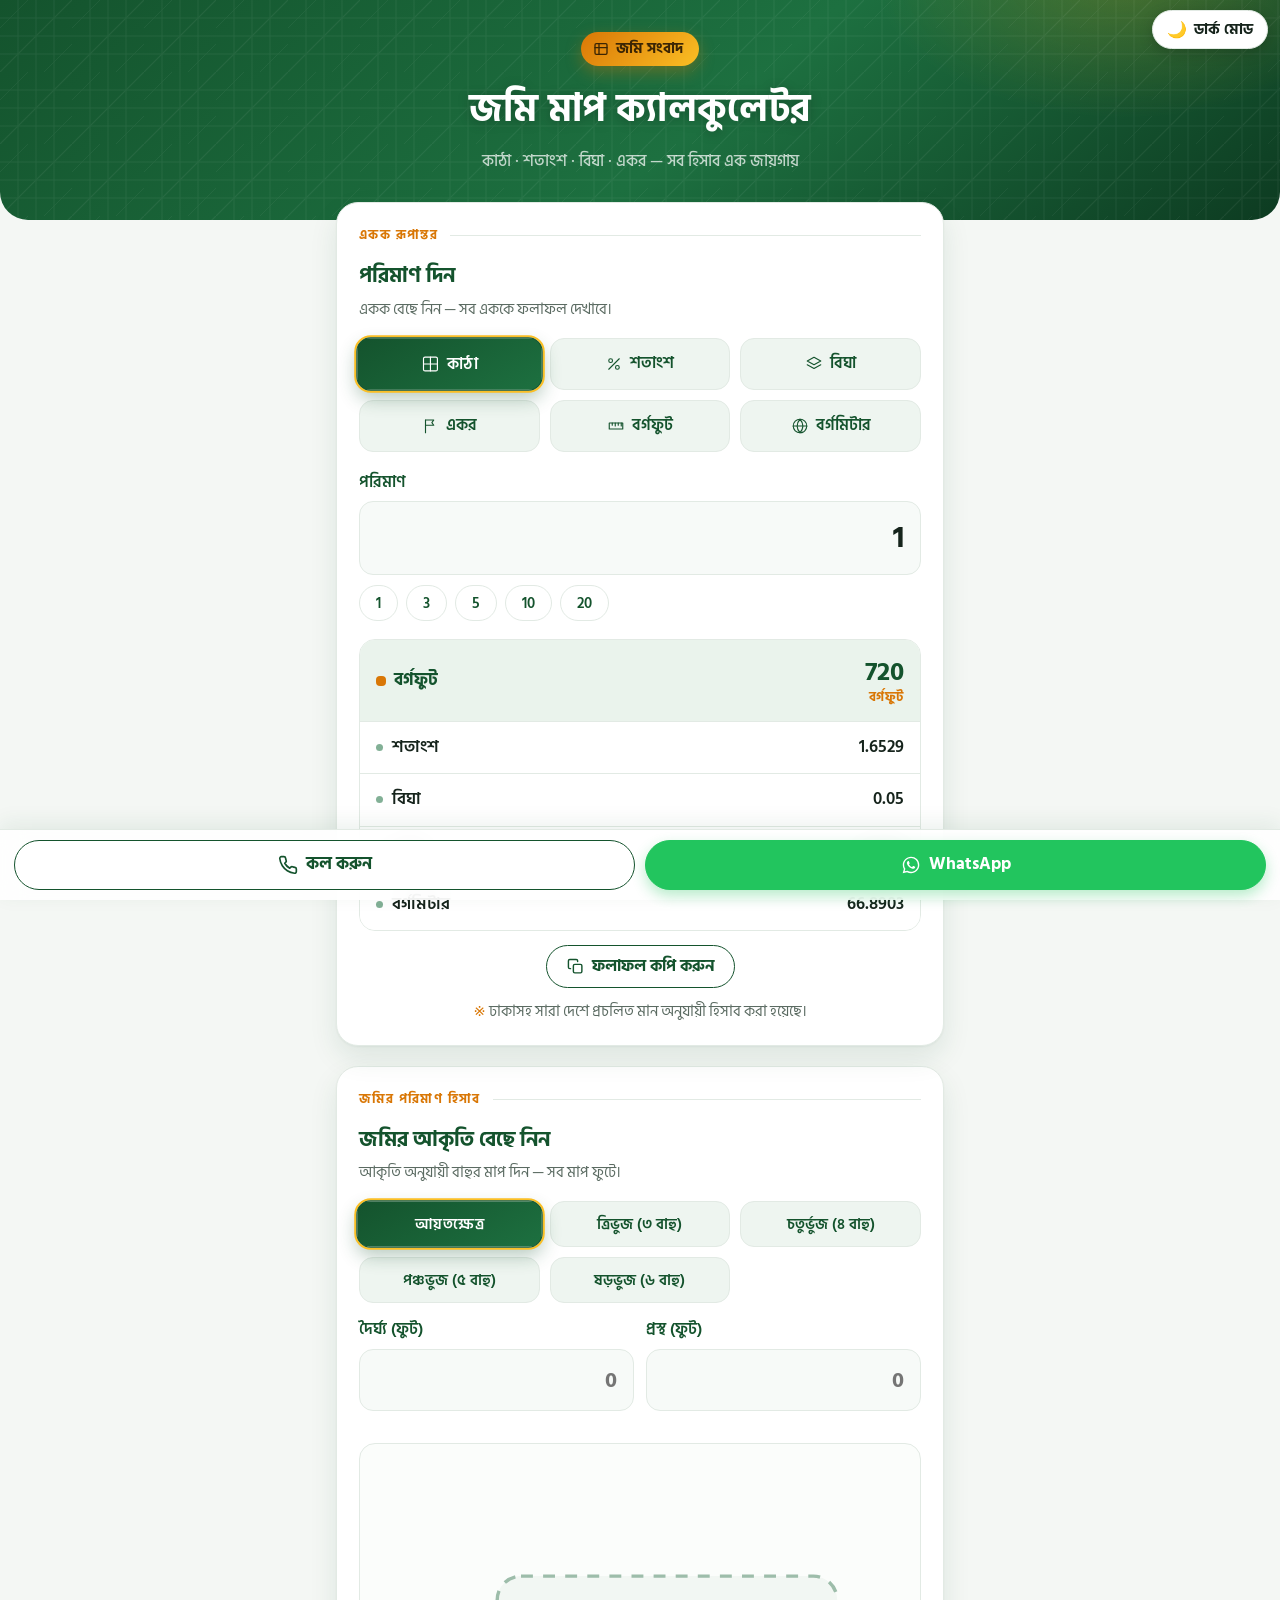
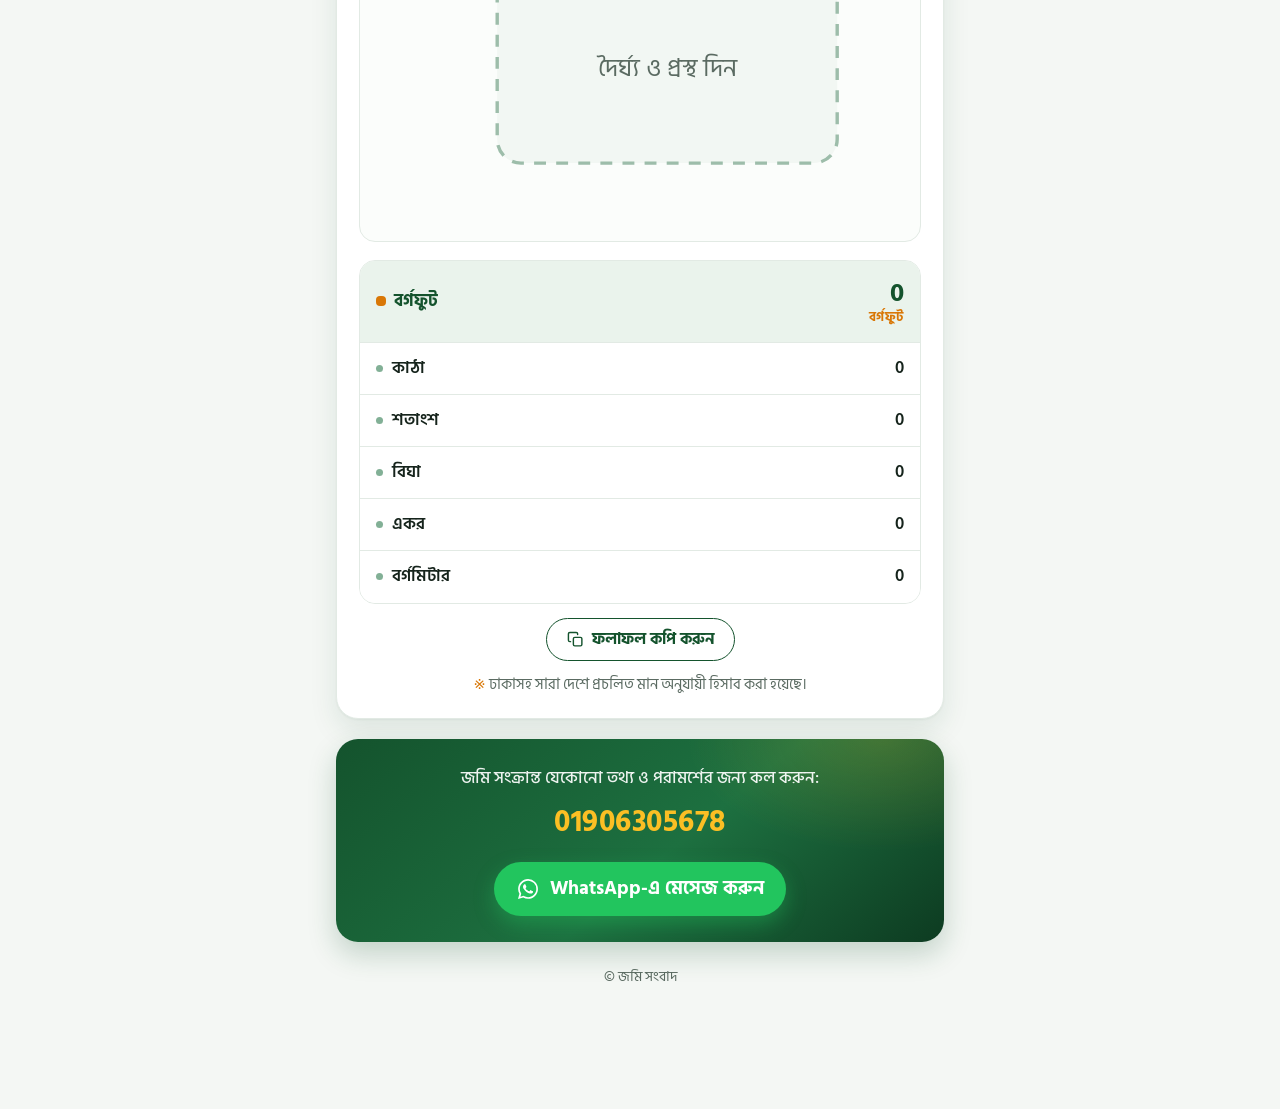
==== commit 4e63d006: "Calculator v3.1: add dark/normal mode toggle in top corner with saved preference" ====
--- a/jomi-map-calculator/index.html
+++ b/jomi-map-calculator/index.html
@@ -8,6 +8,7 @@
 <link rel="preconnect" href="https://fonts.googleapis.com">
 <link rel="preconnect" href="https://fonts.gstatic.com" crossorigin>
 <link href="https://fonts.googleapis.com/css2?family=Hind+Siliguri:wght@400;500;600;700&display=swap" rel="stylesheet">
+<script>try{var __t=localStorage.getItem('jomi-theme');if(__t==='dark'){document.documentElement.setAttribute('data-theme','dark');}}catch(__e){}</script>
 <style>
   :root {
     --green: #14532d;
@@ -22,6 +23,44 @@
     --card: #ffffff;
     --tint: #eaf3ec;
     --radius: 22px;
+    --field: #f7faf8;
+    --chip-bg: #eef5f0;
+    --chip-hover: #e2efe7;
+    --warn-bg: #fef8e7;
+    --warn-line: #f0dfa8;
+    --warn-ink: #7c5a06;
+    --err-bg: #fdf0ef;
+    --err-line: #f0c4bf;
+    --err-ink: #8c2f26;
+    --sticky: rgba(255, 255, 255, .88);
+    --plot-bg: #fbfdfb;
+    --call-hover: #f0f7f2;
+    color-scheme: light;
+  }
+
+  [data-theme="dark"] {
+    color-scheme: dark;
+    --ink: #e9f1eb;
+    --muted: #9db0a4;
+    --line: #2b3b31;
+    --page: #0e1511;
+    --card: #182420;
+    --tint: #1d2d24;
+    --green: #4cc47f;
+    --green-mid: #2f9e5f;
+    --green-deep: #1d7040;
+    --field: #1f2e26;
+    --chip-bg: #203026;
+    --chip-hover: #2a3d2f;
+    --warn-bg: #2e2a16;
+    --warn-line: #6b5d2a;
+    --warn-ink: #f2d98c;
+    --err-bg: #331d1a;
+    --err-line: #6e3530;
+    --err-ink: #f2a89e;
+    --sticky: rgba(14, 21, 17, .88);
+    --plot-bg: #14201a;
+    --call-hover: #1f2e26;
   }
 
   * { box-sizing: border-box; }
@@ -170,7 +209,7 @@
     gap: 7px;
     min-height: 52px;
     padding: 8px 6px;
-    background: #eef5f0;
+    background: var(--chip-bg);
     border: 1px solid var(--line);
     border-radius: 14px;
     color: var(--green);
@@ -181,7 +220,7 @@
     transition: all .15s ease;
   }
   .chip svg { width: 18px; height: 18px; flex: none; stroke: currentColor; }
-  .chip:hover { background: #e2efe7; }
+  .chip:hover { background: var(--chip-hover); }
   .chip:active { transform: scale(.97); }
   .chip:focus-visible {
     outline: none;
@@ -213,14 +252,14 @@
     color: var(--green);
   }
   .shape-note.warn {
-    background: #fef8e7;
-    border-color: #f0dfa8;
-    color: #7c5a06;
+    background: var(--warn-bg);
+    border-color: var(--warn-line);
+    color: var(--warn-ink);
   }
   .shape-note.err {
-    background: #fdf0ef;
-    border-color: #f0c4bf;
-    color: #8c2f26;
+    background: var(--err-bg);
+    border-color: var(--err-line);
+    color: var(--err-ink);
   }
   .shape-note strong { font-weight: 700; }
   .field-note {
@@ -233,7 +272,7 @@
     font-size: 16px;
     color: var(--muted);
     text-align: center;
-    background: #fff;
+    background: var(--card);
   }
 
   /* ---------- Display-style inputs ---------- */
@@ -247,7 +286,7 @@
     font-variant-numeric: tabular-nums;
     text-align: right;
     color: var(--ink);
-    background: #f7faf8;
+    background: var(--field);
     border: 1.5px solid var(--line);
     border-radius: 14px;
     outline: none;
@@ -258,7 +297,7 @@
   input[type="number"]:focus {
     border-color: var(--gold);
     box-shadow: 0 0 0 3px rgba(217, 119, 6, .22);
-    background: #fff;
+    background: var(--card);
   }
   input[type="number"]::-webkit-outer-spin-button,
   input[type="number"]::-webkit-inner-spin-button {
@@ -292,7 +331,7 @@
   .quick button {
     min-height: 36px;
     padding: 4px 16px;
-    background: #fff;
+    background: var(--card);
     border: 1px solid var(--line);
     border-radius: 999px;
     color: var(--green);
@@ -372,7 +411,7 @@
     gap: 12px;
     padding: 12px 16px;
     font-size: 17px;
-    background: #fff;
+    background: var(--card);
     border-top: 1px solid var(--line);
   }
   .result-row .result-unit {
@@ -416,7 +455,7 @@
     margin: 14px auto 0;
     min-height: 42px;
     padding: 8px 20px;
-    background: #fff;
+    background: var(--card);
     border: 1.5px solid var(--green);
     border-radius: 999px;
     color: var(--green);
@@ -442,7 +481,7 @@
   /* ---------- Plot preview ---------- */
   .plot-preview {
     margin-top: 18px;
-    background: #fbfdfb;
+    background: var(--plot-bg);
     border: 1px solid var(--line);
     border-radius: 16px;
     padding: 8px;
@@ -523,7 +562,7 @@
     display: flex;
     gap: 10px;
     padding: 10px 14px calc(10px + env(safe-area-inset-bottom));
-    background: rgba(255, 255, 255, .88);
+    background: var(--sticky);
     -webkit-backdrop-filter: blur(12px);
     backdrop-filter: blur(12px);
     border-top: 1px solid var(--line);
@@ -548,10 +587,10 @@
   .sticky-bar a svg { width: 20px; height: 20px; flex: none; }
   .sticky-bar .btn-call {
     color: var(--green);
-    background: #fff;
+    background: var(--card);
     border: 1.5px solid var(--green);
   }
-  .sticky-bar .btn-call:hover { background: #f0f7f2; }
+  .sticky-bar .btn-call:hover { background: var(--call-hover); }
   .sticky-bar .btn-wa {
     color: #fff;
     background: #22c55e;
@@ -571,6 +610,37 @@
     from { opacity: 0; transform: translateY(8px); }
     to { opacity: 1; transform: translateY(0); }
   }
+
+  /* ---------- Theme toggle (top corner) ---------- */
+  .theme-toggle {
+    position: fixed;
+    top: 10px;
+    right: 12px;
+    z-index: 100;
+    display: inline-flex;
+    align-items: center;
+    gap: 7px;
+    min-height: 38px;
+    padding: 7px 14px;
+    background: var(--card);
+    color: var(--ink);
+    border: 1px solid var(--line);
+    border-radius: 999px;
+    box-shadow: 0 4px 14px rgba(0, 0, 0, .18);
+    font-family: inherit;
+    font-size: 14.5px;
+    font-weight: 700;
+    cursor: pointer;
+    transition: all .18s ease;
+  }
+  .theme-toggle:active { transform: scale(.96); }
+  .theme-toggle:focus-visible { outline: none; box-shadow: 0 0 0 3px rgba(217, 119, 6, .5); }
+  .theme-toggle .tt-icon { font-size: 16px; line-height: 1; }
+  @media (max-width: 479px) {
+    .theme-toggle { padding: 7px 10px; }
+    .theme-toggle .tt-label { display: none; }
+  }
+
   @media (prefers-reduced-motion: reduce) {
     .card, .cta { animation: none; }
     .results.pulse { animation: none; }
@@ -579,6 +649,10 @@
 </style>
 </head>
 <body>
+
+<button type="button" class="theme-toggle" id="themeToggle" aria-label="ডার্ক মোড চালু করুন">
+  <span class="tt-icon" aria-hidden="true">🌙</span><span class="tt-label">ডার্ক মোড</span>
+</button>
 
 <header>
   <span class="badge">
@@ -953,6 +1027,11 @@
   // Schematic polygon preview (not to scale): vertex numbers outside, side values inside.
   function renderPolyPreview(sides, diags, filled) {
     var cfg = SHAPES[currentShape];
+    var darkMode = document.documentElement.getAttribute('data-theme') === 'dark';
+    var palFill = darkMode ? '#1c2b21' : '#eaf3ec';
+    var palEmpty = darkMode ? '#182420' : '#f2f7f3';
+    var palLab = darkMode ? '#7fd6a4' : '#14532d';
+    var palMut = darkMode ? '#9db0a4' : '#5b6b62';
     var n = cfg.sides;
     var cx = 168, cy = 122, R = 76;
     var pts = [];
@@ -962,7 +1041,7 @@
     }
     var poly = pts.map(function (p) { return p[0].toFixed(1) + ',' + p[1].toFixed(1); }).join(' ');
     var svg = '<svg viewBox="0 0 320 224" xmlns="http://www.w3.org/2000/svg">';
-    svg += '<polygon points="' + poly + '" fill="' + (filled ? '#eaf3ec' : '#f2f7f3') +
+    svg += '<polygon points="' + poly + '" fill="' + (filled ? palFill : palEmpty) +
       '" stroke="#d97706" stroke-width="2" stroke-linejoin="round"' + (filled ? '' : ' stroke-dasharray="7 6"') + '/>';
     if (cfg.diags > 0) {
       for (var d = 0; d < cfg.diags; d++) {
@@ -978,7 +1057,7 @@
       var len = Math.sqrt(dx * dx + dy * dy) || 1;
       var lx = p[0] + (dx / len) * 15, ly = p[1] + (dy / len) * 15;
       svg += '<text x="' + lx.toFixed(1) + '" y="' + ly.toFixed(1) + '" text-anchor="middle" dominant-baseline="middle" ' +
-        'font-family="Hind Siliguri, sans-serif" font-size="13" font-weight="700" fill="#14532d">' + bnNum(v + 1) + '</text>';
+        'font-family="Hind Siliguri, sans-serif" font-size="13" font-weight="700" fill="' + palLab + '">' + bnNum(v + 1) + '</text>';
       var p2 = pts[(v + 1) % n];
       var mx = (p[0] + p2[0]) / 2, my = (p[1] + p2[1]) / 2;
       var ox = mx - cx, oy = my - cy;
@@ -986,10 +1065,10 @@
       var tx = mx - (ox / ol) * 14, ty = my - (oy / ol) * 14;
       var val = sides[v] > 0 ? formatNumber(sides[v]) : '—';
       svg += '<text x="' + tx.toFixed(1) + '" y="' + ty.toFixed(1) + '" text-anchor="middle" dominant-baseline="middle" ' +
-        'font-family="Hind Siliguri, sans-serif" font-size="12" font-weight="600" fill="#5b6b62">' + val + '</text>';
+        'font-family="Hind Siliguri, sans-serif" font-size="12" font-weight="600" fill="' + palMut + '">' + val + '</text>';
     }
     svg += '<text x="' + cx + '" y="214" text-anchor="middle" ' +
-      'font-family="Hind Siliguri, sans-serif" font-size="12" fill="#5b6b62">ছকটি আনুমানিক আকৃতি — সংখ্যা কোণা, মান ফুটে</text>';
+      'font-family="Hind Siliguri, sans-serif" font-size="12" fill="' + palMut + '">ছকটি আনুমানিক আকৃতি — সংখ্যা কোণা, মান ফুটে</text>';
     svg += '</svg>';
     plotPreview.innerHTML = svg;
   }
@@ -1053,15 +1132,21 @@
 
   function renderPlotPreview(len, wid) {
     var cx = CENTER_X, cy = CENTER_Y;
+    var darkMode = document.documentElement.getAttribute('data-theme') === 'dark';
+    var palFill = darkMode ? '#1c2b21' : '#eaf3ec';
+    var palEmpty = darkMode ? '#182420' : '#f2f7f3';
+    var palLab = darkMode ? '#7fd6a4' : '#14532d';
+    var palMut = darkMode ? '#9db0a4' : '#5b6b62';
+    var palDash = darkMode ? '#4a5f52' : '#9dbdaa';
 
     if (len <= 0 && wid <= 0) {
       var pw = 200, ph = 110;
       plotPreview.innerHTML =
         '<svg viewBox="0 0 ' + VB_W + ' ' + VB_H + '" xmlns="http://www.w3.org/2000/svg">' +
           '<rect x="' + (cx - pw / 2) + '" y="' + (cy - ph / 2) + '" width="' + pw + '" height="' + ph + '" rx="14" ' +
-            'fill="#f2f7f3" stroke="#9dbdaa" stroke-width="2" stroke-dasharray="7 6"/>' +
+            'fill="' + palEmpty + '" stroke="' + palDash + '" stroke-width="2" stroke-dasharray="7 6"/>' +
           '<text x="' + cx + '" y="' + cy + '" text-anchor="middle" dominant-baseline="middle" ' +
-            'font-family="Hind Siliguri, sans-serif" font-size="15" fill="#5b6b62">দৈর্ঘ্য ও প্রস্থ দিন</text>' +
+            'font-family="Hind Siliguri, sans-serif" font-size="15" fill="' + palMut + '">দৈর্ঘ্য ও প্রস্থ দিন</text>' +
         '</svg>';
       return;
     }
@@ -1083,16 +1168,16 @@
     plotPreview.innerHTML =
       '<svg viewBox="0 0 ' + VB_W + ' ' + VB_H + '" xmlns="http://www.w3.org/2000/svg">' +
         '<rect x="' + x + '" y="' + y + '" width="' + w + '" height="' + h + '" rx="14" ' +
-          'fill="#eaf3ec" stroke="#d97706" stroke-width="2"/>' +
+          'fill="' + palFill + '" stroke="#d97706" stroke-width="2"/>' +
         '<text x="' + cx + '" y="' + (y - 12) + '" text-anchor="middle" ' +
-          'font-family="Hind Siliguri, sans-serif" font-size="14" font-weight="600" fill="#14532d">দৈর্ঘ্য: ' + formatNumber(len) + ' ফুট</text>' +
+          'font-family="Hind Siliguri, sans-serif" font-size="14" font-weight="600" fill="' + palLab + '">দৈর্ঘ্য: ' + formatNumber(len) + ' ফুট</text>' +
         '<text x="' + (x - 14) + '" y="' + cy + '" text-anchor="middle" ' +
           'transform="rotate(-90 ' + (x - 14) + ' ' + cy + ')" ' +
-          'font-family="Hind Siliguri, sans-serif" font-size="14" font-weight="600" fill="#14532d">প্রস্থ: ' + formatNumber(wid) + ' ফুট</text>' +
+          'font-family="Hind Siliguri, sans-serif" font-size="14" font-weight="600" fill="' + palLab + '">প্রস্থ: ' + formatNumber(wid) + ' ফুট</text>' +
         '<text x="' + cx + '" y="' + (cy - 14) + '" text-anchor="middle" ' +
-          'font-family="Hind Siliguri, sans-serif" font-size="' + capSize + '" font-weight="600" fill="#5b6b62">মোট জমি</text>' +
+          'font-family="Hind Siliguri, sans-serif" font-size="' + capSize + '" font-weight="600" fill="' + palMut + '">মোট জমি</text>' +
         '<text x="' + cx + '" y="' + (cy + 12) + '" text-anchor="middle" ' +
-          'font-family="Hind Siliguri, sans-serif" font-size="' + valSize + '" font-weight="700" fill="#14532d">' + katha + ' কাঠা</text>' +
+          'font-family="Hind Siliguri, sans-serif" font-size="' + valSize + '" font-weight="700" fill="' + palLab + '">' + katha + ' কাঠা</text>' +
       '</svg>';
   }
 
@@ -1190,6 +1275,24 @@
   lenInput.addEventListener('input', updateArea);
   widInput.addEventListener('input', updateArea);
 
+  // --- Dark / normal mode toggle (top corner) ---
+  var themeToggle = document.getElementById('themeToggle');
+  function applyTheme(theme, save) {
+    document.documentElement.setAttribute('data-theme', theme);
+    if (save) { try { localStorage.setItem('jomi-theme', theme); } catch (e) {} }
+    var icon = themeToggle.querySelector('.tt-icon');
+    var label = themeToggle.querySelector('.tt-label');
+    if (icon) icon.textContent = theme === 'dark' ? '\u2600\ufe0f' : '\uD83C\uDF19';
+    if (label) label.textContent = theme === 'dark' ? 'নরমাল মোড' : 'ডার্ক মোড';
+    themeToggle.setAttribute('aria-label', theme === 'dark' ? 'নরমাল মোড চালু করুন' : 'ডার্ক মোড চালু করুন');
+    updateArea();
+  }
+  themeToggle.addEventListener('click', function () {
+    var next = document.documentElement.getAttribute('data-theme') === 'dark' ? 'light' : 'dark';
+    applyTheme(next, true);
+  });
+  applyTheme(document.documentElement.getAttribute('data-theme') === 'dark' ? 'dark' : 'light', false);
+
   updateConverter();
   updateArea();
 })();
